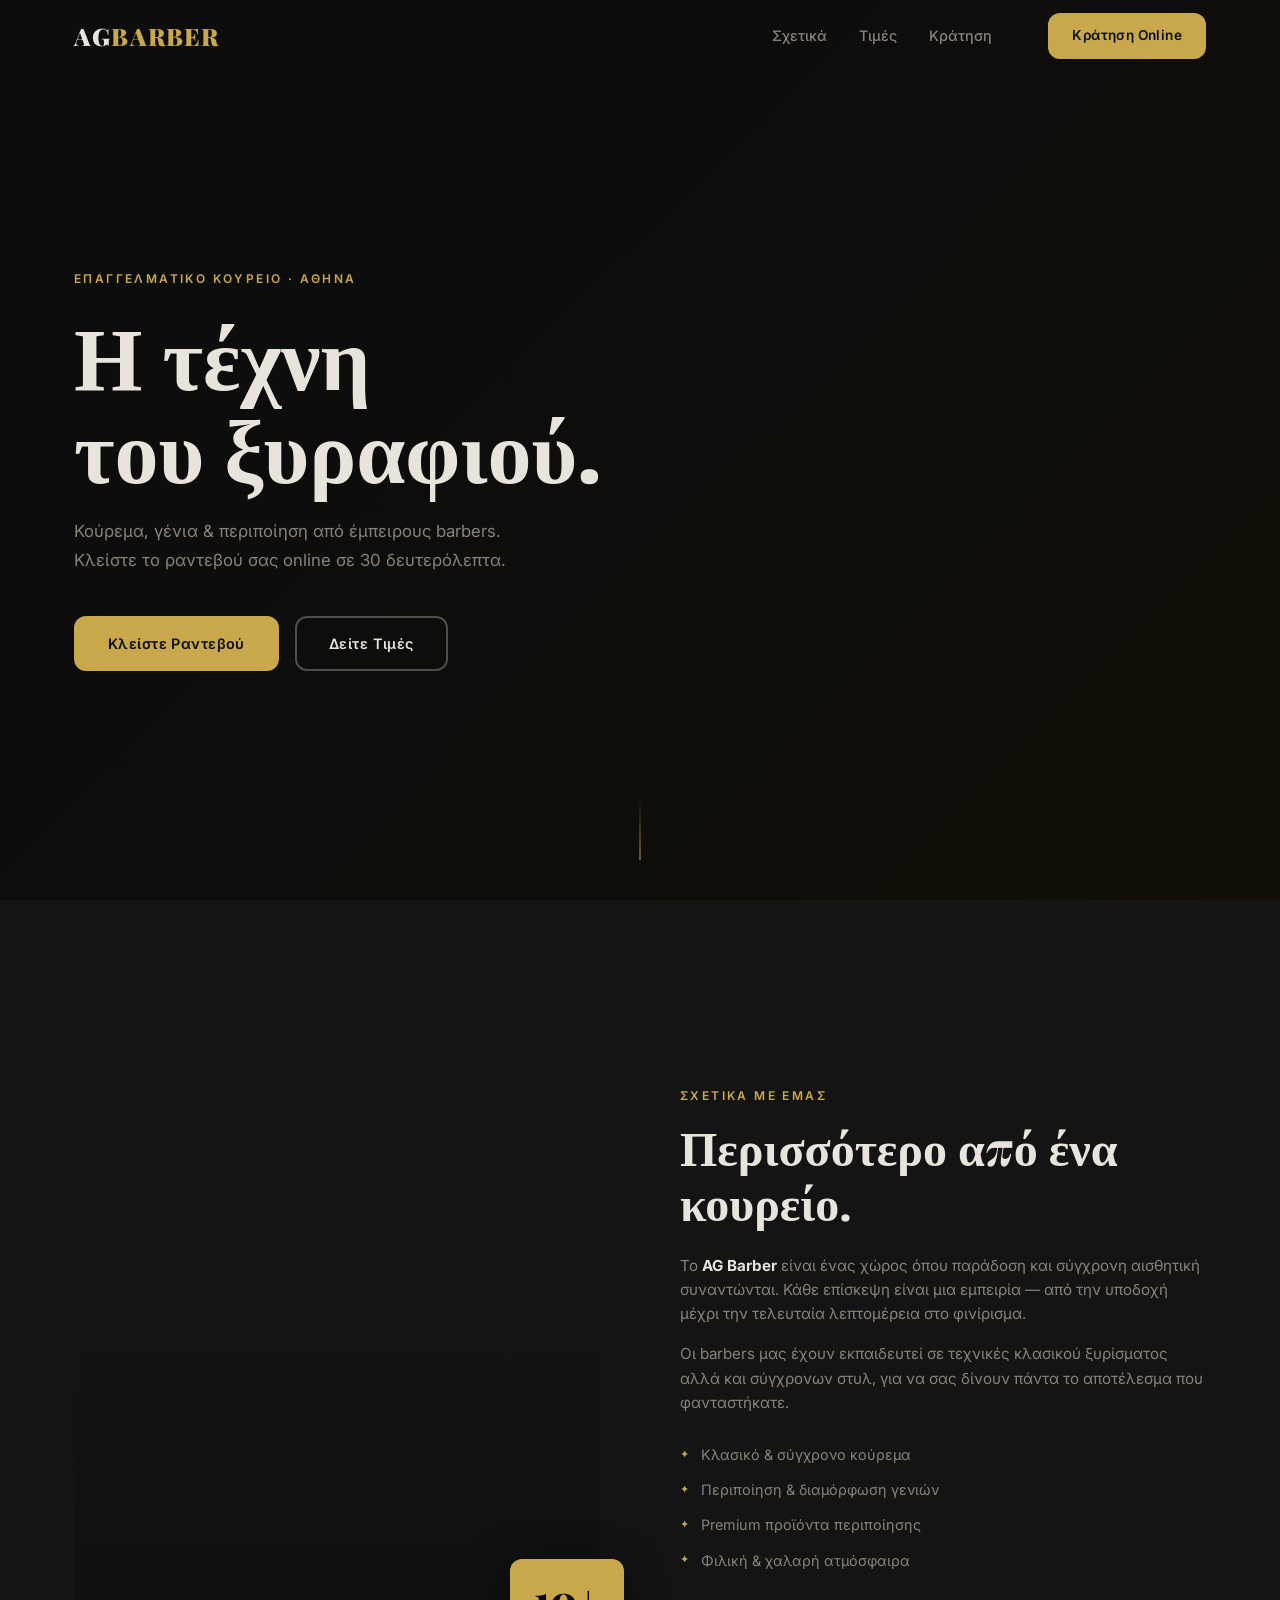
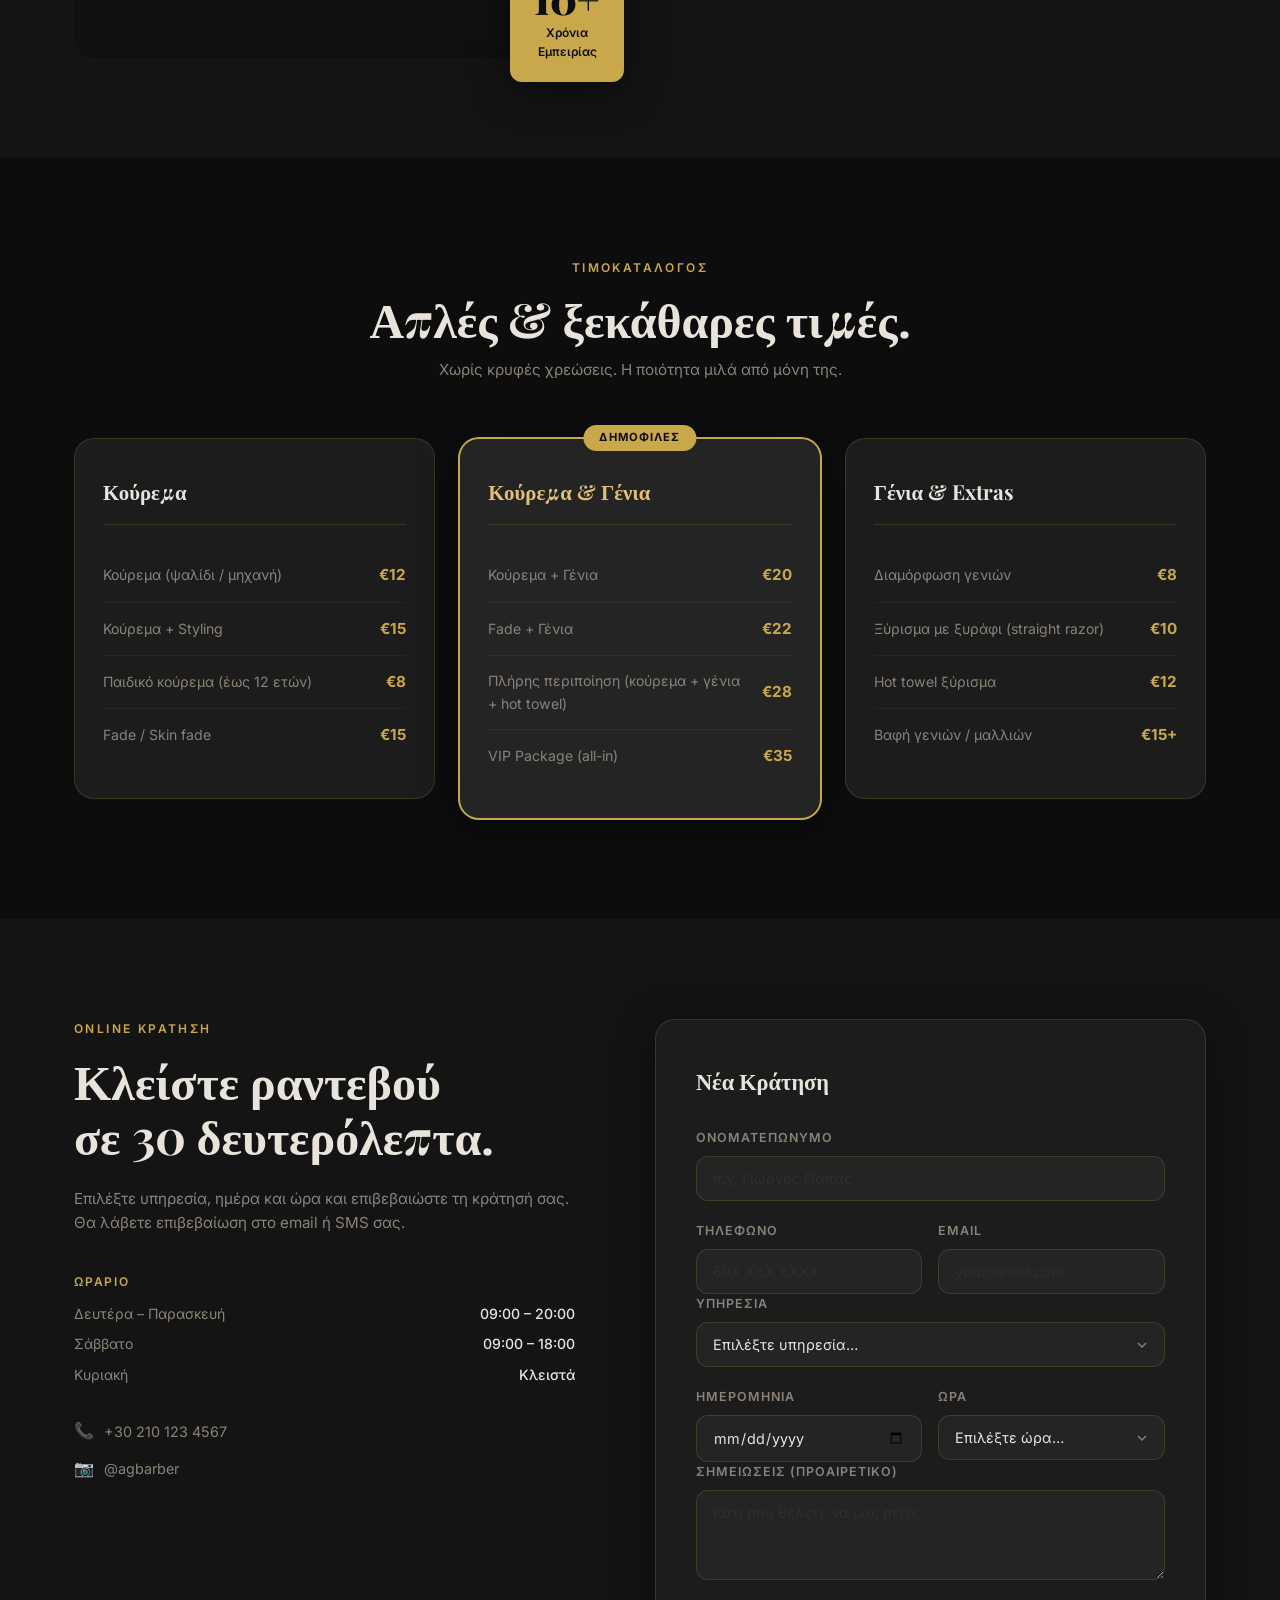
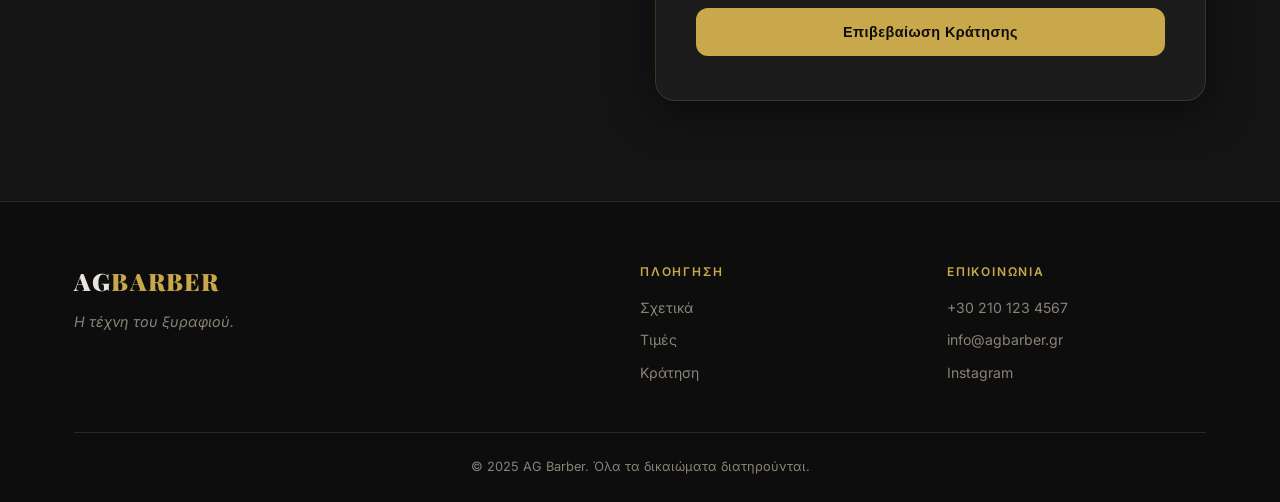
==== index.html @ 4c2c8dfb "Add redesigned site with booking, pricing, and about sections Complete single-page redesign for agba" ====
<!DOCTYPE html>
<html lang="el">
<head>
  <meta charset="UTF-8" />
  <meta name="viewport" content="width=device-width, initial-scale=1.0" />
  <title>AG Barber – Κουρείο Αθήνα</title>
  <meta name="description" content="AG Barber – Επαγγελματικό κουρείο στην Αθήνα. Κράτηση online, τιμοκατάλογος, κούρεμα & περιποίηση γενιών." />
  <link rel="preconnect" href="https://fonts.googleapis.com" />
  <link rel="preconnect" href="https://fonts.gstatic.com" crossorigin />
  <link href="https://fonts.googleapis.com/css2?family=Playfair+Display:wght@700;900&family=Inter:wght@300;400;500;600&display=swap" rel="stylesheet" />
  <link rel="stylesheet" href="style.css" />
</head>
<body>

  <!-- NAV -->
  <nav class="nav" id="nav">
    <div class="nav__inner">
      <a href="#" class="nav__logo">AG<span>BARBER</span></a>
      <ul class="nav__links">
        <li><a href="#about">Σχετικά</a></li>
        <li><a href="#services">Τιμές</a></li>
        <li><a href="#booking">Κράτηση</a></li>
      </ul>
      <a href="#booking" class="btn btn--gold nav__cta">Κράτηση Online</a>
      <button class="nav__burger" id="burger" aria-label="Μενού">
        <span></span><span></span><span></span>
      </button>
    </div>
    <div class="nav__mobile" id="mobileMenu">
      <a href="#about" class="nav__mobile-link">Σχετικά</a>
      <a href="#services" class="nav__mobile-link">Τιμές</a>
      <a href="#booking" class="nav__mobile-link">Κράτηση</a>
    </div>
  </nav>

  <!-- HERO -->
  <section class="hero" id="home">
    <div class="hero__bg"></div>
    <div class="hero__content">
      <p class="hero__eyebrow">Επαγγελματικό Κουρείο · Αθήνα</p>
      <h1 class="hero__title">Η τέχνη<br />του ξυραφιού.</h1>
      <p class="hero__sub">Κούρεμα, γένια & περιποίηση από έμπειρους barbers.<br />Κλείστε το ραντεβού σας online σε 30 δευτερόλεπτα.</p>
      <div class="hero__actions">
        <a href="#booking" class="btn btn--gold">Κλείστε Ραντεβού</a>
        <a href="#services" class="btn btn--outline">Δείτε Τιμές</a>
      </div>
    </div>
    <div class="hero__scroll">
      <span></span>
    </div>
  </section>

  <!-- ABOUT -->
  <section class="about section" id="about">
    <div class="container">
      <div class="about__grid">
        <div class="about__image-wrap">
          <div class="about__image">
            <div class="about__badge">
              <span class="about__badge-num">10+</span>
              <span class="about__badge-txt">Χρόνια<br/>Εμπειρίας</span>
            </div>
          </div>
        </div>
        <div class="about__text">
          <p class="section__label">Σχετικά με εμάς</p>
          <h2 class="section__title">Περισσότερο από ένα κουρείο.</h2>
          <p class="about__body">Το <strong>AG Barber</strong> είναι ένας χώρος όπου παράδοση και σύγχρονη αισθητική συναντώνται. Κάθε επίσκεψη είναι μια εμπειρία — από την υποδοχή μέχρι την τελευταία λεπτομέρεια στο φινίρισμα.</p>
          <p class="about__body">Οι barbers μας έχουν εκπαιδευτεί σε τεχνικές κλασικού ξυρίσματος αλλά και σύγχρονων στυλ, για να σας δίνουν πάντα το αποτέλεσμα που φανταστήκατε.</p>
          <ul class="about__list">
            <li>
              <span class="about__icon">✦</span>
              <span>Κλασικό & σύγχρονο κούρεμα</span>
            </li>
            <li>
              <span class="about__icon">✦</span>
              <span>Περιποίηση & διαμόρφωση γενιών</span>
            </li>
            <li>
              <span class="about__icon">✦</span>
              <span>Premium προϊόντα περιποίησης</span>
            </li>
            <li>
              <span class="about__icon">✦</span>
              <span>Φιλική & χαλαρή ατμόσφαιρα</span>
            </li>
          </ul>
        </div>
      </div>
    </div>
  </section>

  <!-- SERVICES / PRICE TABLE -->
  <section class="services section" id="services">
    <div class="container">
      <p class="section__label center">Τιμοκατάλογος</p>
      <h2 class="section__title center">Απλές & ξεκάθαρες τιμές.</h2>
      <p class="services__sub center">Χωρίς κρυφές χρεώσεις. Η ποιότητα μιλά από μόνη της.</p>

      <div class="services__grid">

        <!-- Card 1 -->
        <div class="service-card">
          <div class="service-card__header">
            <h3 class="service-card__title">Κούρεμα</h3>
          </div>
          <ul class="service-card__items">
            <li class="service-item">
              <span class="service-item__name">Κούρεμα (ψαλίδι / μηχανή)</span>
              <span class="service-item__price">€12</span>
            </li>
            <li class="service-item">
              <span class="service-item__name">Κούρεμα + Styling</span>
              <span class="service-item__price">€15</span>
            </li>
            <li class="service-item">
              <span class="service-item__name">Παιδικό κούρεμα (έως 12 ετών)</span>
              <span class="service-item__price">€8</span>
            </li>
            <li class="service-item">
              <span class="service-item__name">Fade / Skin fade</span>
              <span class="service-item__price">€15</span>
            </li>
          </ul>
        </div>

        <!-- Card 2 -->
        <div class="service-card service-card--featured">
          <div class="service-card__badge">Δημοφιλές</div>
          <div class="service-card__header">
            <h3 class="service-card__title">Κούρεμα & Γένια</h3>
          </div>
          <ul class="service-card__items">
            <li class="service-item">
              <span class="service-item__name">Κούρεμα + Γένια</span>
              <span class="service-item__price">€20</span>
            </li>
            <li class="service-item">
              <span class="service-item__name">Fade + Γένια</span>
              <span class="service-item__price">€22</span>
            </li>
            <li class="service-item">
              <span class="service-item__name">Πλήρης περιποίηση (κούρεμα + γένια + hot towel)</span>
              <span class="service-item__price">€28</span>
            </li>
            <li class="service-item">
              <span class="service-item__name">VIP Package (all-in)</span>
              <span class="service-item__price">€35</span>
            </li>
          </ul>
        </div>

        <!-- Card 3 -->
        <div class="service-card">
          <div class="service-card__header">
            <h3 class="service-card__title">Γένια & Extras</h3>
          </div>
          <ul class="service-card__items">
            <li class="service-item">
              <span class="service-item__name">Διαμόρφωση γενιών</span>
              <span class="service-item__price">€8</span>
            </li>
            <li class="service-item">
              <span class="service-item__name">Ξύρισμα με ξυράφι (straight razor)</span>
              <span class="service-item__price">€10</span>
            </li>
            <li class="service-item">
              <span class="service-item__name">Hot towel ξύρισμα</span>
              <span class="service-item__price">€12</span>
            </li>
            <li class="service-item">
              <span class="service-item__name">Βαφή γενιών / μαλλιών</span>
              <span class="service-item__price">€15+</span>
            </li>
          </ul>
        </div>

      </div>
    </div>
  </section>

  <!-- BOOKING -->
  <section class="booking section" id="booking">
    <div class="container">
      <div class="booking__inner">
        <div class="booking__info">
          <p class="section__label">Online Κράτηση</p>
          <h2 class="section__title">Κλείστε ραντεβού<br/>σε 30 δευτερόλεπτα.</h2>
          <p class="booking__body">Επιλέξτε υπηρεσία, ημέρα και ώρα και επιβεβαιώστε τη κράτησή σας. Θα λάβετε επιβεβαίωση στο email ή SMS σας.</p>
          <div class="booking__hours">
            <p class="booking__hours-title">Ωράριο</p>
            <div class="booking__hours-grid">
              <span>Δευτέρα – Παρασκευή</span><span>09:00 – 20:00</span>
              <span>Σάββατο</span><span>09:00 – 18:00</span>
              <span>Κυριακή</span><span>Κλειστά</span>
            </div>
          </div>
          <div class="booking__contact">
            <a href="tel:+302101234567" class="booking__contact-link">
              <span class="booking__contact-icon">📞</span>
              +30 210 123 4567
            </a>
            <a href="https://instagram.com/agbarber" class="booking__contact-link">
              <span class="booking__contact-icon">📷</span>
              @agbarber
            </a>
          </div>
        </div>

        <div class="booking__form-wrap">
          <form class="booking__form" id="bookingForm" novalidate>
            <h3 class="booking__form-title">Νέα Κράτηση</h3>

            <div class="form__group">
              <label class="form__label" for="name">Ονοματεπώνυμο</label>
              <input class="form__input" type="text" id="name" name="name" placeholder="π.χ. Γιώργος Παπάς" required />
            </div>

            <div class="form__row">
              <div class="form__group">
                <label class="form__label" for="phone">Τηλέφωνο</label>
                <input class="form__input" type="tel" id="phone" name="phone" placeholder="69X XXX XXXX" required />
              </div>
              <div class="form__group">
                <label class="form__label" for="email">Email</label>
                <input class="form__input" type="email" id="email" name="email" placeholder="you@email.com" />
              </div>
            </div>

            <div class="form__group">
              <label class="form__label" for="service">Υπηρεσία</label>
              <select class="form__input form__select" id="service" name="service" required>
                <option value="" disabled selected>Επιλέξτε υπηρεσία…</option>
                <optgroup label="Κούρεμα">
                  <option value="haircut">Κούρεμα (ψαλίδι / μηχανή) – €12</option>
                  <option value="haircut-styling">Κούρεμα + Styling – €15</option>
                  <option value="haircut-kids">Παιδικό κούρεμα – €8</option>
                  <option value="fade">Fade / Skin fade – €15</option>
                </optgroup>
                <optgroup label="Κούρεμα & Γένια">
                  <option value="hair-beard">Κούρεμα + Γένια – €20</option>
                  <option value="fade-beard">Fade + Γένια – €22</option>
                  <option value="full-grooming">Πλήρης περιποίηση – €28</option>
                  <option value="vip">VIP Package – €35</option>
                </optgroup>
                <optgroup label="Γένια & Extras">
                  <option value="beard">Διαμόρφωση γενιών – €8</option>
                  <option value="razor">Ξύρισμα με ξυράφι – €10</option>
                  <option value="hot-towel">Hot towel ξύρισμα – €12</option>
                  <option value="color">Βαφή – €15+</option>
                </optgroup>
              </select>
            </div>

            <div class="form__row">
              <div class="form__group">
                <label class="form__label" for="date">Ημερομηνία</label>
                <input class="form__input" type="date" id="date" name="date" required />
              </div>
              <div class="form__group">
                <label class="form__label" for="time">Ώρα</label>
                <select class="form__input form__select" id="time" name="time" required>
                  <option value="" disabled selected>Επιλέξτε ώρα…</option>
                </select>
              </div>
            </div>

            <div class="form__group">
              <label class="form__label" for="notes">Σημειώσεις (προαιρετικό)</label>
              <textarea class="form__input form__textarea" id="notes" name="notes" placeholder="Κάτι που θέλετε να μας πείτε..."></textarea>
            </div>

            <button type="submit" class="btn btn--gold btn--full">Επιβεβαίωση Κράτησης</button>

            <div class="form__success" id="formSuccess">
              <span>✓</span> Η κράτησή σας καταχωρήθηκε! Θα επικοινωνήσουμε μαζί σας σύντομα.
            </div>
          </form>
        </div>
      </div>
    </div>
  </section>

  <!-- FOOTER -->
  <footer class="footer">
    <div class="container">
      <div class="footer__inner">
        <div class="footer__brand">
          <a href="#" class="nav__logo">AG<span>BARBER</span></a>
          <p class="footer__tagline">Η τέχνη του ξυραφιού.</p>
        </div>
        <div class="footer__links">
          <h4>Πλοήγηση</h4>
          <a href="#about">Σχετικά</a>
          <a href="#services">Τιμές</a>
          <a href="#booking">Κράτηση</a>
        </div>
        <div class="footer__links">
          <h4>Επικοινωνία</h4>
          <a href="tel:+302101234567">+30 210 123 4567</a>
          <a href="mailto:info@agbarber.gr">info@agbarber.gr</a>
          <a href="https://instagram.com/agbarber" target="_blank" rel="noopener">Instagram</a>
        </div>
      </div>
      <div class="footer__bottom">
        <p>© 2025 AG Barber. Όλα τα δικαιώματα διατηρούνται.</p>
      </div>
    </div>
  </footer>

  <script src="main.js"></script>
</body>
</html>
---- style.css ----
/* ─── Reset & Base ─── */
*, *::before, *::after { box-sizing: border-box; margin: 0; padding: 0; }

:root {
  --gold: #c9a84c;
  --gold-light: #e2bf76;
  --gold-dark: #a8872e;
  --dark: #0d0d0d;
  --dark-2: #141414;
  --dark-3: #1c1c1c;
  --dark-4: #242424;
  --mid: #2e2e2e;
  --text: #e8e4dc;
  --text-muted: #8a8278;
  --border: rgba(201,168,76,.18);
  --radius: 12px;
  --radius-lg: 20px;
  --transition: .3s cubic-bezier(.4,0,.2,1);
  --shadow: 0 8px 40px rgba(0,0,0,.5);
}

html { scroll-behavior: smooth; }

body {
  font-family: 'Inter', sans-serif;
  background: var(--dark);
  color: var(--text);
  line-height: 1.6;
  -webkit-font-smoothing: antialiased;
}

/* ─── Utility ─── */
.container { max-width: 1180px; margin: 0 auto; padding: 0 24px; }

.section { padding: 100px 0; }

.section__label {
  font-size: .75rem;
  font-weight: 600;
  letter-spacing: .2em;
  text-transform: uppercase;
  color: var(--gold);
  margin-bottom: 14px;
}

.section__title {
  font-family: 'Playfair Display', serif;
  font-size: clamp(2rem, 4vw, 3rem);
  font-weight: 700;
  line-height: 1.15;
  color: var(--text);
  margin-bottom: 24px;
}

.center { text-align: center; }

/* ─── Buttons ─── */
.btn {
  display: inline-flex;
  align-items: center;
  justify-content: center;
  gap: 8px;
  padding: 14px 32px;
  border-radius: var(--radius);
  font-size: .9rem;
  font-weight: 600;
  letter-spacing: .03em;
  cursor: pointer;
  text-decoration: none;
  border: 2px solid transparent;
  transition: var(--transition);
}

.btn--gold {
  background: var(--gold);
  color: var(--dark);
  border-color: var(--gold);
}
.btn--gold:hover {
  background: var(--gold-light);
  border-color: var(--gold-light);
  transform: translateY(-2px);
  box-shadow: 0 8px 24px rgba(201,168,76,.3);
}

.btn--outline {
  background: transparent;
  color: var(--text);
  border-color: rgba(232,228,220,.3);
}
.btn--outline:hover {
  border-color: var(--gold);
  color: var(--gold);
  transform: translateY(-2px);
}

.btn--full { width: 100%; }

/* ─── Nav ─── */
.nav {
  position: fixed;
  top: 0; left: 0; right: 0;
  z-index: 1000;
  transition: background var(--transition), box-shadow var(--transition);
}

.nav.scrolled {
  background: rgba(13,13,13,.95);
  backdrop-filter: blur(12px);
  box-shadow: 0 1px 0 var(--border);
}

.nav__inner {
  max-width: 1180px;
  margin: 0 auto;
  padding: 0 24px;
  height: 72px;
  display: flex;
  align-items: center;
  gap: 40px;
}

.nav__logo {
  font-family: 'Playfair Display', serif;
  font-size: 1.5rem;
  font-weight: 900;
  color: var(--text);
  text-decoration: none;
  letter-spacing: .05em;
  flex-shrink: 0;
}
.nav__logo span { color: var(--gold); }

.nav__links {
  display: flex;
  gap: 32px;
  list-style: none;
  margin-left: auto;
}

.nav__links a {
  color: var(--text-muted);
  text-decoration: none;
  font-size: .9rem;
  font-weight: 500;
  transition: color var(--transition);
}
.nav__links a:hover { color: var(--gold); }

.nav__cta { margin-left: 16px; padding: 10px 22px; font-size: .85rem; }

.nav__burger {
  display: none;
  flex-direction: column;
  gap: 5px;
  background: none;
  border: none;
  cursor: pointer;
  padding: 4px;
  margin-left: auto;
}
.nav__burger span {
  display: block;
  width: 24px;
  height: 2px;
  background: var(--text);
  border-radius: 2px;
  transition: var(--transition);
}

.nav__mobile {
  display: none;
  flex-direction: column;
  background: rgba(13,13,13,.97);
  backdrop-filter: blur(16px);
  padding: 16px 24px 24px;
  border-top: 1px solid var(--border);
}
.nav__mobile.open { display: flex; }
.nav__mobile-link {
  color: var(--text-muted);
  text-decoration: none;
  font-size: 1rem;
  font-weight: 500;
  padding: 12px 0;
  border-bottom: 1px solid var(--border);
  transition: color var(--transition);
}
.nav__mobile-link:hover { color: var(--gold); }

/* ─── Hero ─── */
.hero {
  position: relative;
  min-height: 100vh;
  display: flex;
  align-items: center;
  overflow: hidden;
}

.hero__bg {
  position: absolute;
  inset: 0;
  background:
    linear-gradient(135deg, rgba(13,13,13,.95) 40%, rgba(20,15,5,.8) 100%),
    url('https://images.unsplash.com/photo-1503951914875-452162b0f3f1?w=1600&q=80&auto=format') center/cover no-repeat;
}

.hero__content {
  position: relative;
  z-index: 1;
  max-width: 1180px;
  margin: 0 auto;
  padding: 120px 24px 80px;
  max-width: 680px;
  margin: 0 auto 0 max(24px, calc(50vw - 590px));
}

.hero__eyebrow {
  font-size: .75rem;
  font-weight: 600;
  letter-spacing: .2em;
  text-transform: uppercase;
  color: var(--gold);
  margin-bottom: 20px;
}

.hero__title {
  font-family: 'Playfair Display', serif;
  font-size: clamp(3rem, 7vw, 5.5rem);
  font-weight: 900;
  line-height: 1.05;
  color: var(--text);
  margin-bottom: 24px;
}

.hero__sub {
  font-size: 1.05rem;
  color: var(--text-muted);
  line-height: 1.75;
  margin-bottom: 40px;
  max-width: 480px;
}

.hero__actions { display: flex; gap: 16px; flex-wrap: wrap; }

.hero__scroll {
  position: absolute;
  bottom: 40px;
  left: 50%;
  transform: translateX(-50%);
  z-index: 1;
}
.hero__scroll span {
  display: block;
  width: 1px;
  height: 60px;
  background: linear-gradient(to bottom, transparent, var(--gold));
  margin: 0 auto;
  animation: scrollLine 1.8s ease-in-out infinite;
}
@keyframes scrollLine {
  0% { opacity: 0; transform: scaleY(0); transform-origin: top; }
  50% { opacity: 1; transform: scaleY(1); transform-origin: top; }
  100% { opacity: 0; transform: scaleY(1); transform-origin: bottom; }
}

/* ─── About ─── */
.about { background: var(--dark-2); }

.about__grid {
  display: grid;
  grid-template-columns: 1fr 1fr;
  gap: 80px;
  align-items: center;
}

.about__image-wrap { position: relative; }

.about__image {
  aspect-ratio: 4/5;
  border-radius: var(--radius-lg);
  background:
    linear-gradient(180deg, rgba(13,13,13,0) 40%, rgba(13,13,13,.6) 100%),
    url('https://images.unsplash.com/photo-1621605815971-fbc98d665033?w=900&q=80&auto=format') center/cover no-repeat;
  position: relative;
}

.about__badge {
  position: absolute;
  bottom: -24px;
  right: -24px;
  background: var(--gold);
  color: var(--dark);
  border-radius: var(--radius);
  padding: 20px 24px;
  display: flex;
  flex-direction: column;
  align-items: center;
  box-shadow: var(--shadow);
}
.about__badge-num {
  font-family: 'Playfair Display', serif;
  font-size: 2.5rem;
  font-weight: 900;
  line-height: 1;
}
.about__badge-txt {
  font-size: .75rem;
  font-weight: 600;
  text-align: center;
  margin-top: 4px;
}

.about__body {
  color: var(--text-muted);
  margin-bottom: 16px;
  font-size: .95rem;
}
.about__body strong { color: var(--text); }

.about__list {
  list-style: none;
  margin-top: 28px;
  display: flex;
  flex-direction: column;
  gap: 12px;
}
.about__list li {
  display: flex;
  align-items: center;
  gap: 12px;
  font-size: .9rem;
  color: var(--text-muted);
}
.about__icon { color: var(--gold); font-size: .7rem; flex-shrink: 0; }

/* ─── Services / Price Table ─── */
.services { background: var(--dark); }

.services__sub {
  color: var(--text-muted);
  font-size: .95rem;
  margin-bottom: 56px;
  margin-top: -12px;
}

.services__grid {
  display: grid;
  grid-template-columns: repeat(3, 1fr);
  gap: 24px;
  align-items: start;
}

.service-card {
  background: var(--dark-3);
  border: 1px solid var(--border);
  border-radius: var(--radius-lg);
  padding: 36px 28px;
  position: relative;
  transition: border-color var(--transition), transform var(--transition);
}
.service-card:hover {
  border-color: rgba(201,168,76,.4);
  transform: translateY(-4px);
}

.service-card--featured {
  background: var(--dark-4);
  border-color: var(--gold);
  box-shadow: 0 0 0 1px var(--gold), var(--shadow);
}

.service-card__badge {
  position: absolute;
  top: -14px;
  left: 50%;
  transform: translateX(-50%);
  background: var(--gold);
  color: var(--dark);
  font-size: .7rem;
  font-weight: 700;
  letter-spacing: .1em;
  text-transform: uppercase;
  padding: 4px 16px;
  border-radius: 100px;
}

.service-card__title {
  font-family: 'Playfair Display', serif;
  font-size: 1.3rem;
  font-weight: 700;
  color: var(--text);
  margin-bottom: 24px;
  padding-bottom: 16px;
  border-bottom: 1px solid var(--border);
}

.service-card--featured .service-card__title { color: var(--gold-light); }

.service-card__items { list-style: none; display: flex; flex-direction: column; gap: 0; }

.service-item {
  display: flex;
  align-items: center;
  justify-content: space-between;
  gap: 12px;
  padding: 14px 0;
  border-bottom: 1px solid rgba(255,255,255,.04);
  font-size: .88rem;
}
.service-item:last-child { border-bottom: none; }

.service-item__name { color: var(--text-muted); flex: 1; }
.service-item__price {
  font-weight: 700;
  color: var(--gold);
  white-space: nowrap;
  font-size: .95rem;
}

/* ─── Booking ─── */
.booking { background: var(--dark-2); }

.booking__inner {
  display: grid;
  grid-template-columns: 1fr 1.1fr;
  gap: 80px;
  align-items: start;
}

.booking__body {
  color: var(--text-muted);
  font-size: .95rem;
  margin-bottom: 36px;
}

.booking__hours { margin-bottom: 32px; }
.booking__hours-title {
  font-size: .75rem;
  font-weight: 600;
  letter-spacing: .15em;
  text-transform: uppercase;
  color: var(--gold);
  margin-bottom: 12px;
}
.booking__hours-grid {
  display: grid;
  grid-template-columns: 1fr auto;
  gap: 8px 24px;
  font-size: .88rem;
}
.booking__hours-grid span:nth-child(odd) { color: var(--text-muted); }
.booking__hours-grid span:nth-child(even) { color: var(--text); font-weight: 500; text-align: right; }

.booking__contact { display: flex; flex-direction: column; gap: 12px; }
.booking__contact-link {
  display: flex;
  align-items: center;
  gap: 10px;
  color: var(--text-muted);
  text-decoration: none;
  font-size: .9rem;
  transition: color var(--transition);
}
.booking__contact-link:hover { color: var(--gold); }
.booking__contact-icon { font-size: 1rem; }

.booking__form-wrap {
  background: var(--dark-3);
  border: 1px solid var(--border);
  border-radius: var(--radius-lg);
  padding: 44px 40px;
  box-shadow: var(--shadow);
}

.booking__form-title {
  font-family: 'Playfair Display', serif;
  font-size: 1.4rem;
  font-weight: 700;
  color: var(--text);
  margin-bottom: 28px;
}

.form__group { margin-bottom: 20px; }

.form__label {
  display: block;
  font-size: .78rem;
  font-weight: 600;
  letter-spacing: .08em;
  text-transform: uppercase;
  color: var(--text-muted);
  margin-bottom: 8px;
}

.form__input {
  width: 100%;
  background: var(--dark-4);
  border: 1px solid var(--border);
  border-radius: var(--radius);
  padding: 13px 16px;
  font-size: .9rem;
  color: var(--text);
  font-family: 'Inter', sans-serif;
  outline: none;
  transition: border-color var(--transition), box-shadow var(--transition);
  -webkit-appearance: none;
  appearance: none;
}
.form__input:focus {
  border-color: var(--gold);
  box-shadow: 0 0 0 3px rgba(201,168,76,.12);
}
.form__input::placeholder { color: var(--mid); }

.form__select {
  background-image: url("data:image/svg+xml,%3Csvg xmlns='http://www.w3.org/2000/svg' width='16' height='16' viewBox='0 0 24 24' fill='none' stroke='%238a8278' stroke-width='2'%3E%3Cpath d='m6 9 6 6 6-6'/%3E%3C/svg%3E");
  background-repeat: no-repeat;
  background-position: right 14px center;
  padding-right: 40px;
  cursor: pointer;
}
.form__select option, .form__select optgroup { background: var(--dark-4); color: var(--text); }

.form__textarea { resize: vertical; min-height: 90px; }

.form__row {
  display: grid;
  grid-template-columns: 1fr 1fr;
  gap: 16px;
}
.form__row .form__group { margin-bottom: 0; }

.form__success {
  display: none;
  margin-top: 20px;
  background: rgba(201,168,76,.12);
  border: 1px solid rgba(201,168,76,.3);
  border-radius: var(--radius);
  padding: 16px;
  color: var(--gold-light);
  font-size: .9rem;
  font-weight: 500;
  text-align: center;
}
.form__success.visible { display: block; }
.form__success span { margin-right: 6px; }

/* ─── Footer ─── */
.footer {
  background: var(--dark);
  border-top: 1px solid var(--border);
  padding: 60px 0 0;
}

.footer__inner {
  display: grid;
  grid-template-columns: 2fr 1fr 1fr;
  gap: 48px;
  padding-bottom: 48px;
  border-bottom: 1px solid var(--border);
}

.footer__tagline {
  color: var(--text-muted);
  font-size: .9rem;
  margin-top: 10px;
  font-style: italic;
}

.footer__links {
  display: flex;
  flex-direction: column;
  gap: 10px;
}
.footer__links h4 {
  font-size: .75rem;
  font-weight: 600;
  letter-spacing: .15em;
  text-transform: uppercase;
  color: var(--gold);
  margin-bottom: 6px;
}
.footer__links a {
  color: var(--text-muted);
  text-decoration: none;
  font-size: .88rem;
  transition: color var(--transition);
}
.footer__links a:hover { color: var(--text); }

.footer__bottom {
  padding: 24px 0;
  text-align: center;
}
.footer__bottom p {
  font-size: .8rem;
  color: var(--text-muted);
}

/* ─── Responsive ─── */
@media (max-width: 1024px) {
  .about__grid { grid-template-columns: 1fr; gap: 48px; }
  .about__image { aspect-ratio: 16/9; }
  .about__badge { bottom: 16px; right: 16px; }
  .services__grid { grid-template-columns: 1fr; max-width: 500px; margin: 0 auto; }
  .booking__inner { grid-template-columns: 1fr; gap: 48px; }
  .footer__inner { grid-template-columns: 1fr 1fr; }
}

@media (max-width: 768px) {
  .section { padding: 72px 0; }
  .nav__links, .nav__cta { display: none; }
  .nav__burger { display: flex; }
  .hero__title { font-size: clamp(2.4rem, 8vw, 4rem); }
  .hero__actions { flex-direction: column; align-items: flex-start; }
  .form__row { grid-template-columns: 1fr; }
  .booking__form-wrap { padding: 28px 20px; }
  .footer__inner { grid-template-columns: 1fr; gap: 32px; }
}

@media (max-width: 480px) {
  .hero__content { padding: 100px 24px 60px; }
}
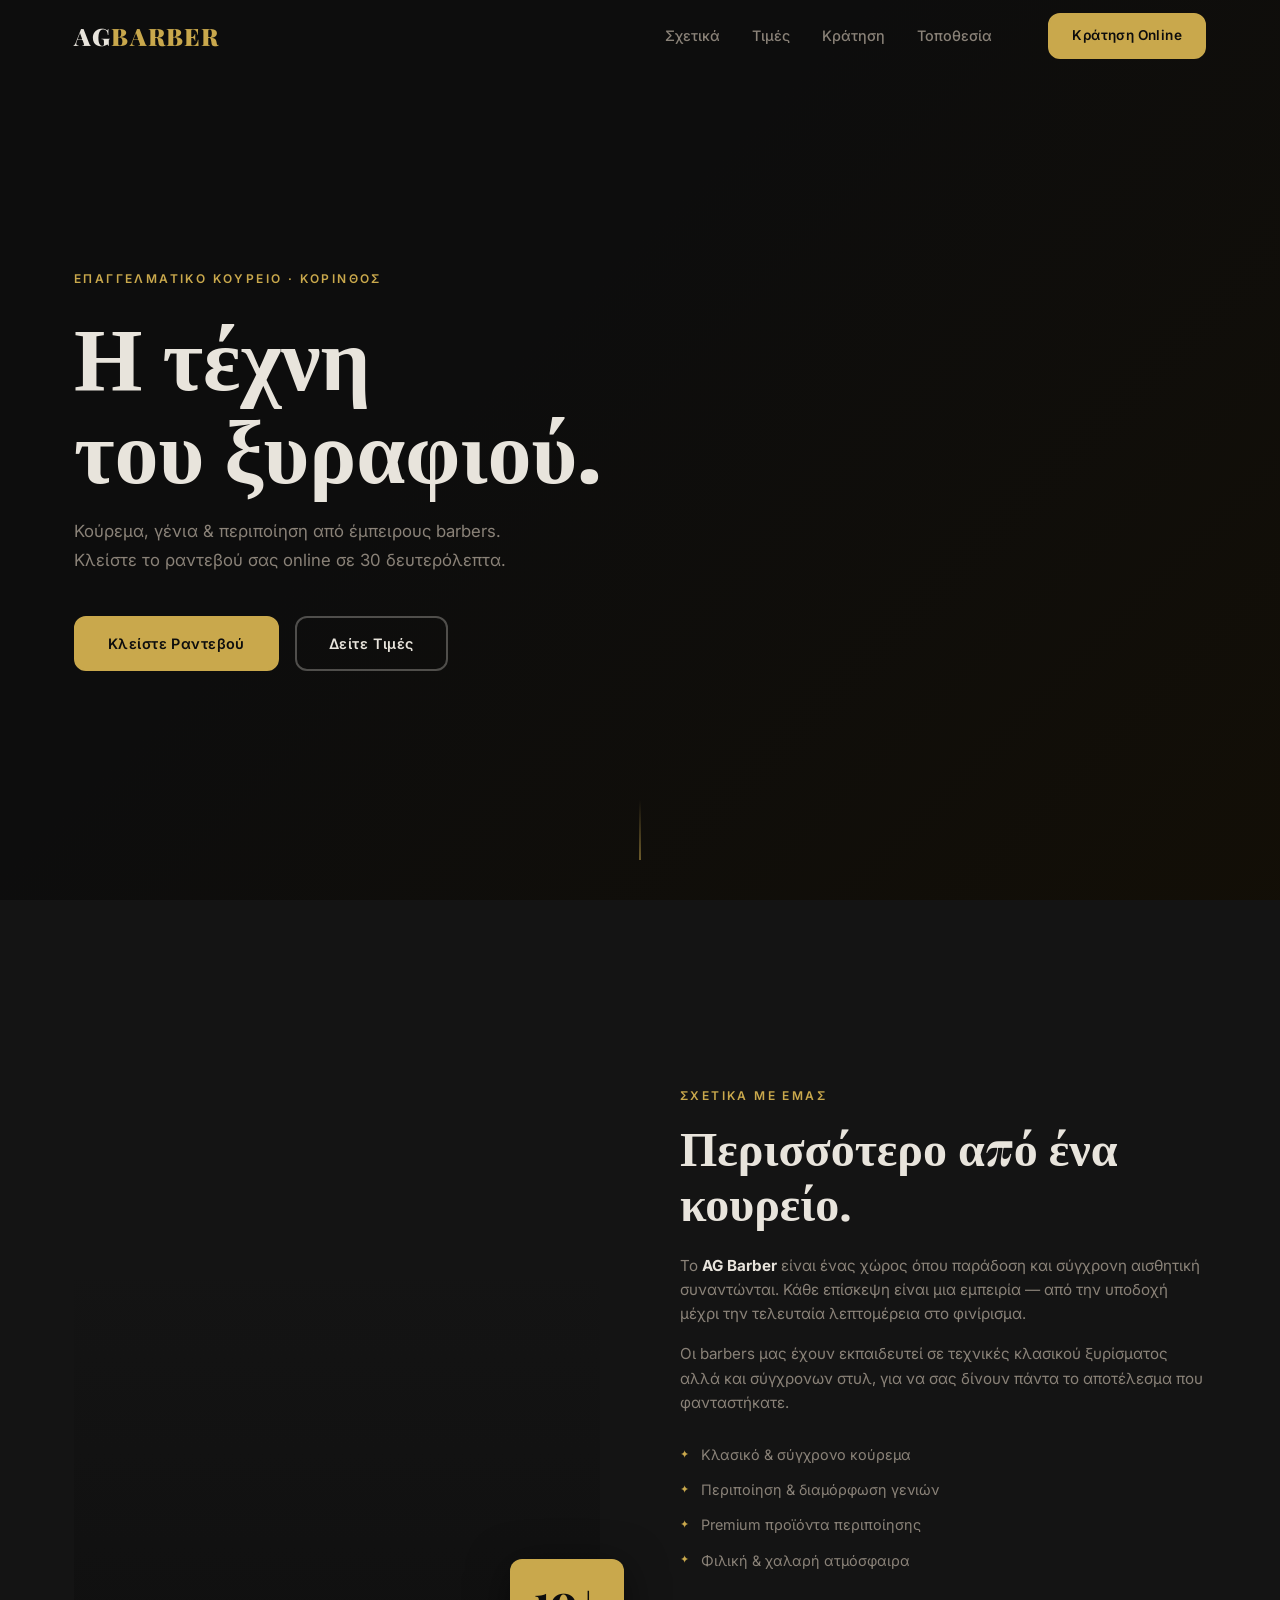
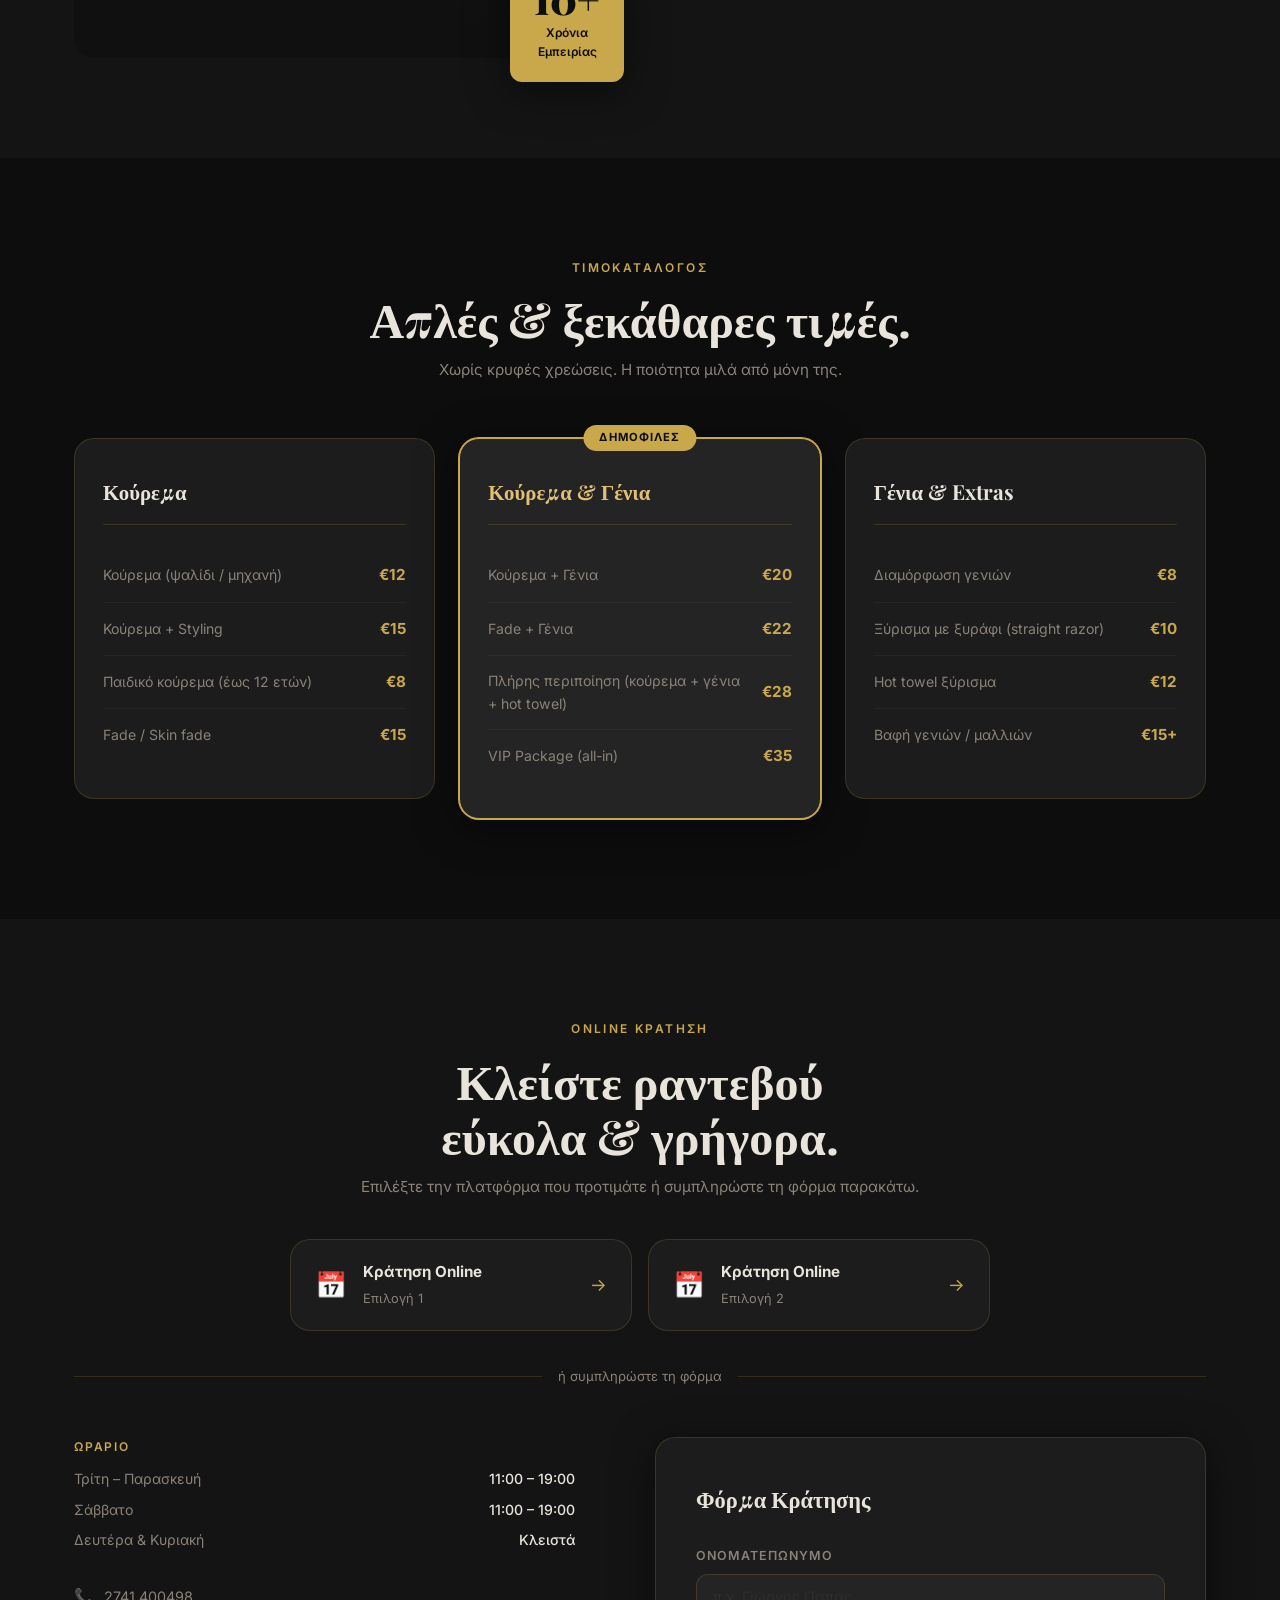
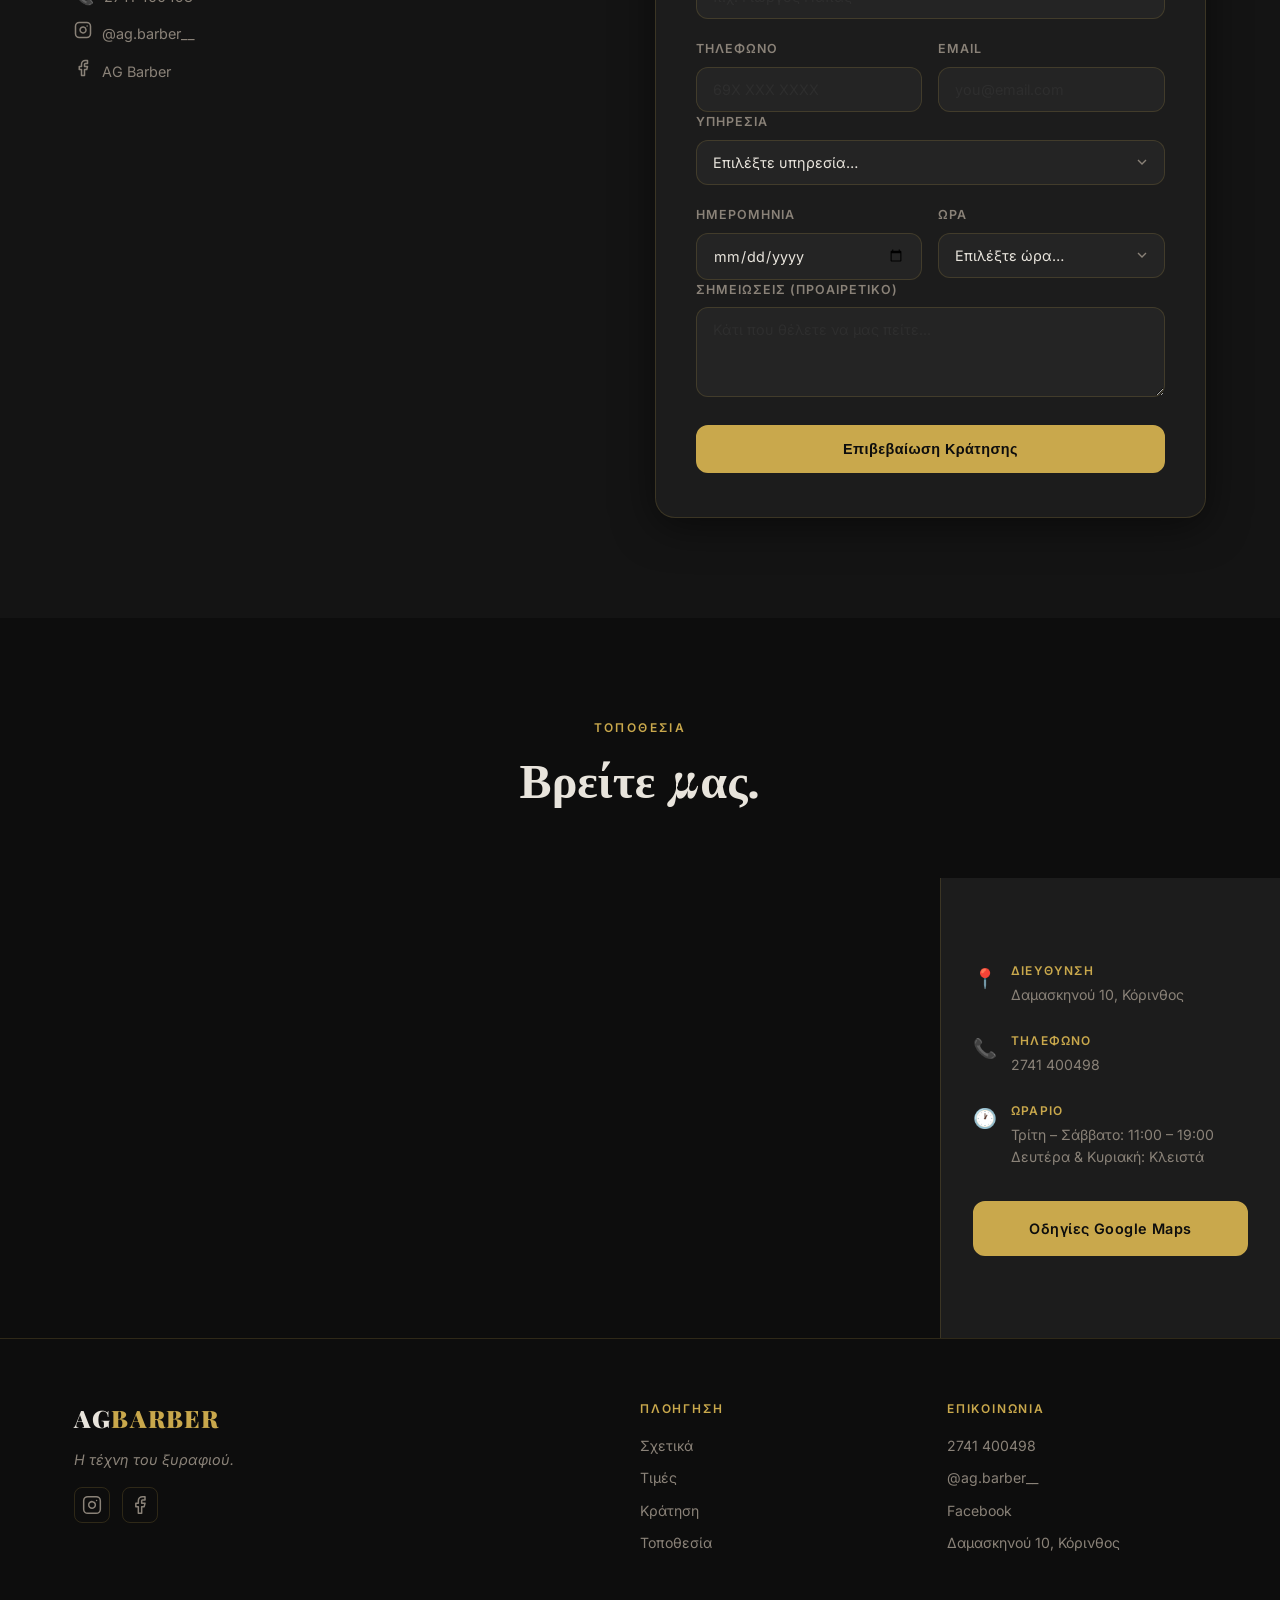
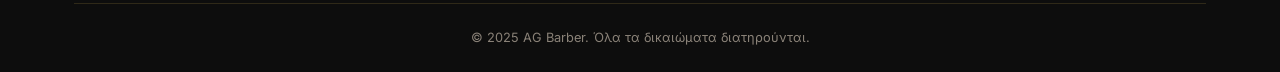
==== commit 2b6bde63: "Update site with real business info, location map, and booking platforms - Address: Δαμασκηνού 10, Κ" ====
--- a/index.html
+++ b/index.html
@@ -3,8 +3,8 @@
 <head>
   <meta charset="UTF-8" />
   <meta name="viewport" content="width=device-width, initial-scale=1.0" />
-  <title>AG Barber – Κουρείο Αθήνα</title>
-  <meta name="description" content="AG Barber – Επαγγελματικό κουρείο στην Αθήνα. Κράτηση online, τιμοκατάλογος, κούρεμα & περιποίηση γενιών." />
+  <title>AG Barber – Κουρείο Κόρινθος</title>
+  <meta name="description" content="AG Barber – Επαγγελματικό κουρείο στην Κόρινθο. Δαμασκηνού 10. Κράτηση online, τιμοκατάλογος, κούρεμα & περιποίηση γενιών." />
   <link rel="preconnect" href="https://fonts.googleapis.com" />
   <link rel="preconnect" href="https://fonts.gstatic.com" crossorigin />
   <link href="https://fonts.googleapis.com/css2?family=Playfair+Display:wght@700;900&family=Inter:wght@300;400;500;600&display=swap" rel="stylesheet" />
@@ -20,6 +20,7 @@
         <li><a href="#about">Σχετικά</a></li>
         <li><a href="#services">Τιμές</a></li>
         <li><a href="#booking">Κράτηση</a></li>
+        <li><a href="#location">Τοποθεσία</a></li>
       </ul>
       <a href="#booking" class="btn btn--gold nav__cta">Κράτηση Online</a>
       <button class="nav__burger" id="burger" aria-label="Μενού">
@@ -30,6 +31,7 @@
       <a href="#about" class="nav__mobile-link">Σχετικά</a>
       <a href="#services" class="nav__mobile-link">Τιμές</a>
       <a href="#booking" class="nav__mobile-link">Κράτηση</a>
+      <a href="#location" class="nav__mobile-link">Τοποθεσία</a>
     </div>
   </nav>
 
@@ -37,7 +39,7 @@
   <section class="hero" id="home">
     <div class="hero__bg"></div>
     <div class="hero__content">
-      <p class="hero__eyebrow">Επαγγελματικό Κουρείο · Αθήνα</p>
+      <p class="hero__eyebrow">Επαγγελματικό Κουρείο · Κόρινθος</p>
       <h1 class="hero__title">Η τέχνη<br />του ξυραφιού.</h1>
       <p class="hero__sub">Κούρεμα, γένια & περιποίηση από έμπειρους barbers.<br />Κλείστε το ραντεβού σας online σε 30 δευτερόλεπτα.</p>
       <div class="hero__actions">
@@ -45,9 +47,7 @@
         <a href="#services" class="btn btn--outline">Δείτε Τιμές</a>
       </div>
     </div>
-    <div class="hero__scroll">
-      <span></span>
-    </div>
+    <div class="hero__scroll"><span></span></div>
   </section>
 
   <!-- ABOUT -->
@@ -68,22 +68,10 @@
           <p class="about__body">Το <strong>AG Barber</strong> είναι ένας χώρος όπου παράδοση και σύγχρονη αισθητική συναντώνται. Κάθε επίσκεψη είναι μια εμπειρία — από την υποδοχή μέχρι την τελευταία λεπτομέρεια στο φινίρισμα.</p>
           <p class="about__body">Οι barbers μας έχουν εκπαιδευτεί σε τεχνικές κλασικού ξυρίσματος αλλά και σύγχρονων στυλ, για να σας δίνουν πάντα το αποτέλεσμα που φανταστήκατε.</p>
           <ul class="about__list">
-            <li>
-              <span class="about__icon">✦</span>
-              <span>Κλασικό & σύγχρονο κούρεμα</span>
-            </li>
-            <li>
-              <span class="about__icon">✦</span>
-              <span>Περιποίηση & διαμόρφωση γενιών</span>
-            </li>
-            <li>
-              <span class="about__icon">✦</span>
-              <span>Premium προϊόντα περιποίησης</span>
-            </li>
-            <li>
-              <span class="about__icon">✦</span>
-              <span>Φιλική & χαλαρή ατμόσφαιρα</span>
-            </li>
+            <li><span class="about__icon">✦</span><span>Κλασικό & σύγχρονο κούρεμα</span></li>
+            <li><span class="about__icon">✦</span><span>Περιποίηση & διαμόρφωση γενιών</span></li>
+            <li><span class="about__icon">✦</span><span>Premium προϊόντα περιποίησης</span></li>
+            <li><span class="about__icon">✦</span><span>Φιλική & χαλαρή ατμόσφαιρα</span></li>
           </ul>
         </div>
       </div>
@@ -99,7 +87,6 @@
 
       <div class="services__grid">
 
-        <!-- Card 1 -->
         <div class="service-card">
           <div class="service-card__header">
             <h3 class="service-card__title">Κούρεμα</h3>
@@ -124,7 +111,6 @@
           </ul>
         </div>
 
-        <!-- Card 2 -->
         <div class="service-card service-card--featured">
           <div class="service-card__badge">Δημοφιλές</div>
           <div class="service-card__header">
@@ -150,7 +136,6 @@
           </ul>
         </div>
 
-        <!-- Card 3 -->
         <div class="service-card">
           <div class="service-card__header">
             <h3 class="service-card__title">Γένια & Extras</h3>
@@ -182,34 +167,65 @@
   <!-- BOOKING -->
   <section class="booking section" id="booking">
     <div class="container">
+      <p class="section__label center">Online Κράτηση</p>
+      <h2 class="section__title center">Κλείστε ραντεβού<br/>εύκολα & γρήγορα.</h2>
+      <p class="booking__intro center">Επιλέξτε την πλατφόρμα που προτιμάτε ή συμπληρώστε τη φόρμα παρακάτω.</p>
+
+      <!-- TWO BOOKING PLATFORM BUTTONS -->
+      <div class="booking__platforms">
+        <a href="https://agbarber.gr/online-booking/" target="_blank" rel="noopener" class="platform-card">
+          <span class="platform-card__icon">📅</span>
+          <div class="platform-card__text">
+            <strong>Κράτηση Online</strong>
+            <span>Επιλογή 1</span>
+          </div>
+          <span class="platform-card__arrow">→</span>
+        </a>
+        <a href="https://agbarber.gr/online-booking/" target="_blank" rel="noopener" class="platform-card">
+          <span class="platform-card__icon">📅</span>
+          <div class="platform-card__text">
+            <strong>Κράτηση Online</strong>
+            <span>Επιλογή 2</span>
+          </div>
+          <span class="platform-card__arrow">→</span>
+        </a>
+      </div>
+
+      <div class="booking__divider"><span>ή συμπληρώστε τη φόρμα</span></div>
+
       <div class="booking__inner">
         <div class="booking__info">
-          <p class="section__label">Online Κράτηση</p>
-          <h2 class="section__title">Κλείστε ραντεβού<br/>σε 30 δευτερόλεπτα.</h2>
-          <p class="booking__body">Επιλέξτε υπηρεσία, ημέρα και ώρα και επιβεβαιώστε τη κράτησή σας. Θα λάβετε επιβεβαίωση στο email ή SMS σας.</p>
           <div class="booking__hours">
             <p class="booking__hours-title">Ωράριο</p>
             <div class="booking__hours-grid">
-              <span>Δευτέρα – Παρασκευή</span><span>09:00 – 20:00</span>
-              <span>Σάββατο</span><span>09:00 – 18:00</span>
-              <span>Κυριακή</span><span>Κλειστά</span>
+              <span>Τρίτη – Παρασκευή</span><span>11:00 – 19:00</span>
+              <span>Σάββατο</span><span>11:00 – 19:00</span>
+              <span>Δευτέρα & Κυριακή</span><span>Κλειστά</span>
             </div>
           </div>
           <div class="booking__contact">
-            <a href="tel:+302101234567" class="booking__contact-link">
+            <a href="tel:+302741400498" class="booking__contact-link">
               <span class="booking__contact-icon">📞</span>
-              +30 210 123 4567
-            </a>
-            <a href="https://instagram.com/agbarber" class="booking__contact-link">
-              <span class="booking__contact-icon">📷</span>
-              @agbarber
+              2741 400498
+            </a>
+            <a href="https://www.instagram.com/ag.barber__/" target="_blank" rel="noopener" class="booking__contact-link">
+              <span class="booking__contact-icon">
+                <svg width="18" height="18" viewBox="0 0 24 24" fill="none" stroke="currentColor" stroke-width="2" stroke-linecap="round" stroke-linejoin="round"><rect x="2" y="2" width="20" height="20" rx="5"/><path d="M16 11.37A4 4 0 1 1 12.63 8 4 4 0 0 1 16 11.37z"/><line x1="17.5" y1="6.5" x2="17.51" y2="6.5"/></svg>
+              </span>
+              @ag.barber__
+            </a>
+            <a href="https://www.facebook.com/profile.php?id=100063350192812" target="_blank" rel="noopener" class="booking__contact-link">
+              <span class="booking__contact-icon">
+                <svg width="18" height="18" viewBox="0 0 24 24" fill="none" stroke="currentColor" stroke-width="2" stroke-linecap="round" stroke-linejoin="round"><path d="M18 2h-3a5 5 0 0 0-5 5v3H7v4h3v8h4v-8h3l1-4h-4V7a1 1 0 0 1 1-1h3z"/></svg>
+              </span>
+              AG Barber
             </a>
           </div>
         </div>
 
         <div class="booking__form-wrap">
           <form class="booking__form" id="bookingForm" novalidate>
-            <h3 class="booking__form-title">Νέα Κράτηση</h3>
+            <h3 class="booking__form-title">Φόρμα Κράτησης</h3>
 
             <div class="form__group">
               <label class="form__label" for="name">Ονοματεπώνυμο</label>
@@ -281,6 +297,55 @@
     </div>
   </section>
 
+  <!-- LOCATION -->
+  <section class="location section" id="location">
+    <div class="container">
+      <p class="section__label center">Τοποθεσία</p>
+      <h2 class="section__title center">Βρείτε μας.</h2>
+    </div>
+    <div class="location__map-wrap">
+      <iframe
+        class="location__map"
+        src="https://maps.google.com/maps?q=Δαμασκηνού+10,+Κόρινθος,+Greece&z=16&output=embed"
+        allowfullscreen
+        loading="lazy"
+        referrerpolicy="no-referrer-when-downgrade"
+        title="AG Barber – Δαμασκηνού 10, Κόρινθος"
+      ></iframe>
+      <div class="location__card">
+        <div class="location__card-row">
+          <span class="location__card-icon">📍</span>
+          <div>
+            <strong>Διεύθυνση</strong>
+            <p>Δαμασκηνού 10, Κόρινθος</p>
+          </div>
+        </div>
+        <div class="location__card-row">
+          <span class="location__card-icon">📞</span>
+          <div>
+            <strong>Τηλέφωνο</strong>
+            <p><a href="tel:+302741400498">2741 400498</a></p>
+          </div>
+        </div>
+        <div class="location__card-row">
+          <span class="location__card-icon">🕐</span>
+          <div>
+            <strong>Ωράριο</strong>
+            <p>Τρίτη – Σάββατο: 11:00 – 19:00</p>
+            <p>Δευτέρα & Κυριακή: Κλειστά</p>
+          </div>
+        </div>
+        <a
+          href="https://www.google.com/maps/dir/?api=1&destination=Δαμασκηνού+10,+Κόρινθος,+Greece"
+          target="_blank"
+          rel="noopener"
+          class="btn btn--gold btn--full"
+          style="margin-top:8px"
+        >Οδηγίες Google Maps</a>
+      </div>
+    </div>
+  </section>
+
   <!-- FOOTER -->
   <footer class="footer">
     <div class="container">
@@ -288,18 +353,28 @@
         <div class="footer__brand">
           <a href="#" class="nav__logo">AG<span>BARBER</span></a>
           <p class="footer__tagline">Η τέχνη του ξυραφιού.</p>
+          <div class="footer__social">
+            <a href="https://www.instagram.com/ag.barber__/" target="_blank" rel="noopener" aria-label="Instagram">
+              <svg width="20" height="20" viewBox="0 0 24 24" fill="none" stroke="currentColor" stroke-width="1.8" stroke-linecap="round" stroke-linejoin="round"><rect x="2" y="2" width="20" height="20" rx="5"/><path d="M16 11.37A4 4 0 1 1 12.63 8 4 4 0 0 1 16 11.37z"/><line x1="17.5" y1="6.5" x2="17.51" y2="6.5"/></svg>
+            </a>
+            <a href="https://www.facebook.com/profile.php?id=100063350192812" target="_blank" rel="noopener" aria-label="Facebook">
+              <svg width="20" height="20" viewBox="0 0 24 24" fill="none" stroke="currentColor" stroke-width="1.8" stroke-linecap="round" stroke-linejoin="round"><path d="M18 2h-3a5 5 0 0 0-5 5v3H7v4h3v8h4v-8h3l1-4h-4V7a1 1 0 0 1 1-1h3z"/></svg>
+            </a>
+          </div>
         </div>
         <div class="footer__links">
           <h4>Πλοήγηση</h4>
           <a href="#about">Σχετικά</a>
           <a href="#services">Τιμές</a>
           <a href="#booking">Κράτηση</a>
+          <a href="#location">Τοποθεσία</a>
         </div>
         <div class="footer__links">
           <h4>Επικοινωνία</h4>
-          <a href="tel:+302101234567">+30 210 123 4567</a>
-          <a href="mailto:info@agbarber.gr">info@agbarber.gr</a>
-          <a href="https://instagram.com/agbarber" target="_blank" rel="noopener">Instagram</a>
+          <a href="tel:+302741400498">2741 400498</a>
+          <a href="https://www.instagram.com/ag.barber__/" target="_blank" rel="noopener">@ag.barber__</a>
+          <a href="https://www.facebook.com/profile.php?id=100063350192812" target="_blank" rel="noopener">Facebook</a>
+          <span class="footer__address">Δαμασκηνού 10, Κόρινθος</span>
         </div>
       </div>
       <div class="footer__bottom">
--- a/style.css
+++ b/style.css
@@ -421,17 +421,70 @@
 /* ─── Booking ─── */
 .booking { background: var(--dark-2); }
 
+.booking__intro {
+  color: var(--text-muted);
+  font-size: .95rem;
+  margin-bottom: 40px;
+  margin-top: -12px;
+}
+
+/* Platform buttons */
+.booking__platforms {
+  display: grid;
+  grid-template-columns: 1fr 1fr;
+  gap: 16px;
+  max-width: 700px;
+  margin: 0 auto 32px;
+}
+
+.platform-card {
+  display: flex;
+  align-items: center;
+  gap: 16px;
+  background: var(--dark-3);
+  border: 1px solid var(--border);
+  border-radius: var(--radius-lg);
+  padding: 20px 24px;
+  text-decoration: none;
+  transition: border-color var(--transition), transform var(--transition), box-shadow var(--transition);
+}
+.platform-card:hover {
+  border-color: var(--gold);
+  transform: translateY(-3px);
+  box-shadow: 0 8px 28px rgba(201,168,76,.15);
+}
+.platform-card__icon { font-size: 1.6rem; flex-shrink: 0; }
+.platform-card__text { flex: 1; }
+.platform-card__text strong { display: block; color: var(--text); font-size: .95rem; }
+.platform-card__text span { color: var(--text-muted); font-size: .8rem; }
+.platform-card__arrow { color: var(--gold); font-size: 1.1rem; flex-shrink: 0; }
+
+.booking__divider {
+  text-align: center;
+  position: relative;
+  margin: 0 0 48px;
+}
+.booking__divider::before {
+  content: '';
+  position: absolute;
+  top: 50%;
+  left: 0; right: 0;
+  height: 1px;
+  background: var(--border);
+}
+.booking__divider span {
+  position: relative;
+  background: var(--dark-2);
+  padding: 0 16px;
+  color: var(--text-muted);
+  font-size: .82rem;
+}
+
 .booking__inner {
   display: grid;
   grid-template-columns: 1fr 1.1fr;
   gap: 80px;
   align-items: start;
-}
-
-.booking__body {
-  color: var(--text-muted);
-  font-size: .95rem;
-  margin-bottom: 36px;
 }
 
 .booking__hours { margin-bottom: 32px; }
@@ -546,6 +599,67 @@
 .form__success.visible { display: block; }
 .form__success span { margin-right: 6px; }
 
+/* ─── Location ─── */
+.location { background: var(--dark); padding-bottom: 0; }
+.location .container { padding-bottom: 48px; }
+
+.location__map-wrap {
+  position: relative;
+  display: grid;
+  grid-template-columns: 1fr 340px;
+  height: 460px;
+}
+
+.location__map {
+  width: 100%;
+  height: 100%;
+  border: none;
+  display: block;
+  filter: grayscale(30%) contrast(1.05);
+}
+
+.location__card {
+  background: var(--dark-3);
+  border-left: 1px solid var(--border);
+  padding: 36px 32px;
+  display: flex;
+  flex-direction: column;
+  gap: 24px;
+  justify-content: center;
+}
+
+.location__card-row {
+  display: flex;
+  gap: 14px;
+  align-items: flex-start;
+}
+.location__card-icon { font-size: 1.2rem; flex-shrink: 0; margin-top: 2px; }
+.location__card-row strong { display: block; color: var(--gold); font-size: .75rem; font-weight: 600; letter-spacing: .1em; text-transform: uppercase; margin-bottom: 4px; }
+.location__card-row p { color: var(--text-muted); font-size: .88rem; line-height: 1.6; }
+.location__card-row a { color: var(--text-muted); text-decoration: none; transition: color var(--transition); }
+.location__card-row a:hover { color: var(--gold); }
+
+/* ─── Footer social ─── */
+.footer__social {
+  display: flex;
+  gap: 12px;
+  margin-top: 16px;
+}
+.footer__social a {
+  display: flex;
+  align-items: center;
+  justify-content: center;
+  width: 36px;
+  height: 36px;
+  border: 1px solid var(--border);
+  border-radius: 8px;
+  color: var(--text-muted);
+  transition: border-color var(--transition), color var(--transition);
+}
+.footer__social a:hover { border-color: var(--gold); color: var(--gold); }
+
+.footer__address { color: var(--text-muted); font-size: .88rem; }
+
 /* ─── Footer ─── */
 .footer {
   background: var(--dark);
@@ -605,6 +719,9 @@
   .about__badge { bottom: 16px; right: 16px; }
   .services__grid { grid-template-columns: 1fr; max-width: 500px; margin: 0 auto; }
   .booking__inner { grid-template-columns: 1fr; gap: 48px; }
+  .location__map-wrap { grid-template-columns: 1fr; height: auto; }
+  .location__map { height: 360px; }
+  .location__card { border-left: none; border-top: 1px solid var(--border); }
   .footer__inner { grid-template-columns: 1fr 1fr; }
 }
 
@@ -614,8 +731,10 @@
   .nav__burger { display: flex; }
   .hero__title { font-size: clamp(2.4rem, 8vw, 4rem); }
   .hero__actions { flex-direction: column; align-items: flex-start; }
+  .booking__platforms { grid-template-columns: 1fr; max-width: 400px; }
   .form__row { grid-template-columns: 1fr; }
   .booking__form-wrap { padding: 28px 20px; }
+  .location__map { height: 280px; }
   .footer__inner { grid-template-columns: 1fr; gap: 32px; }
 }
 
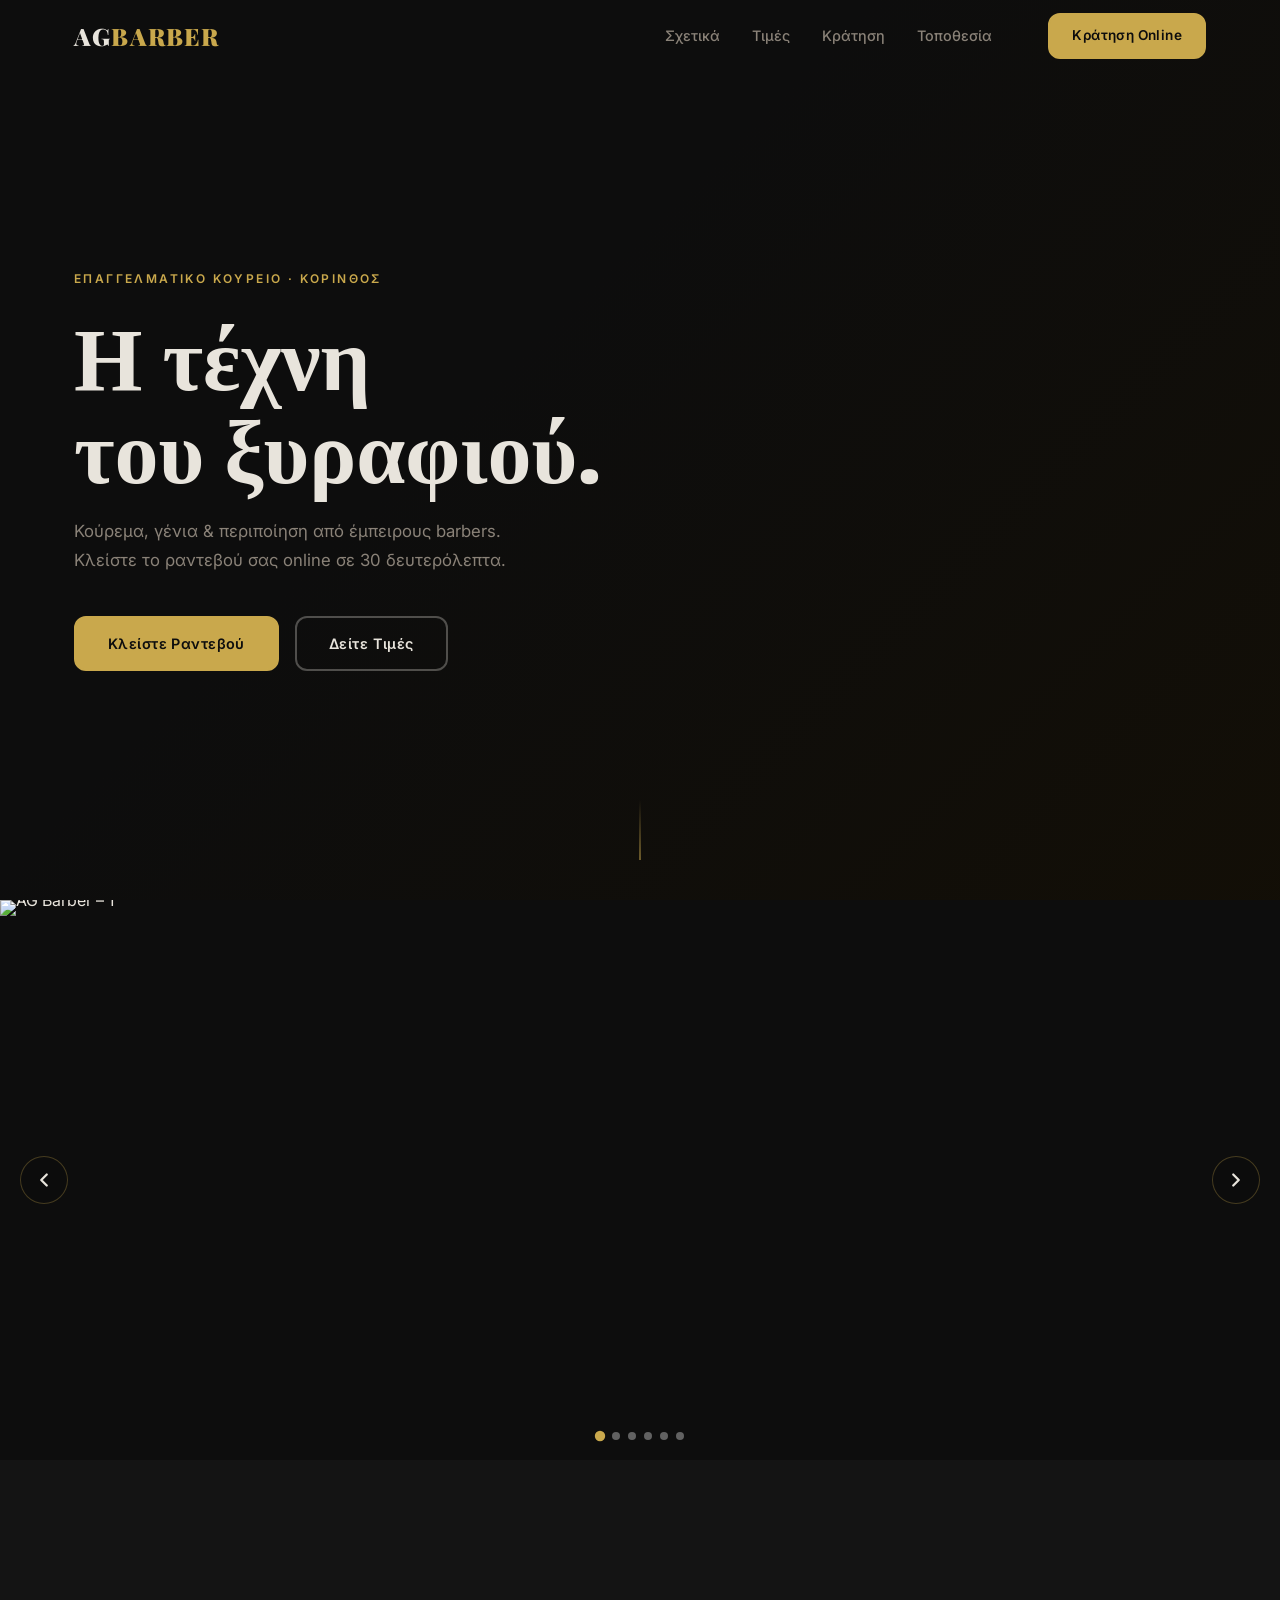
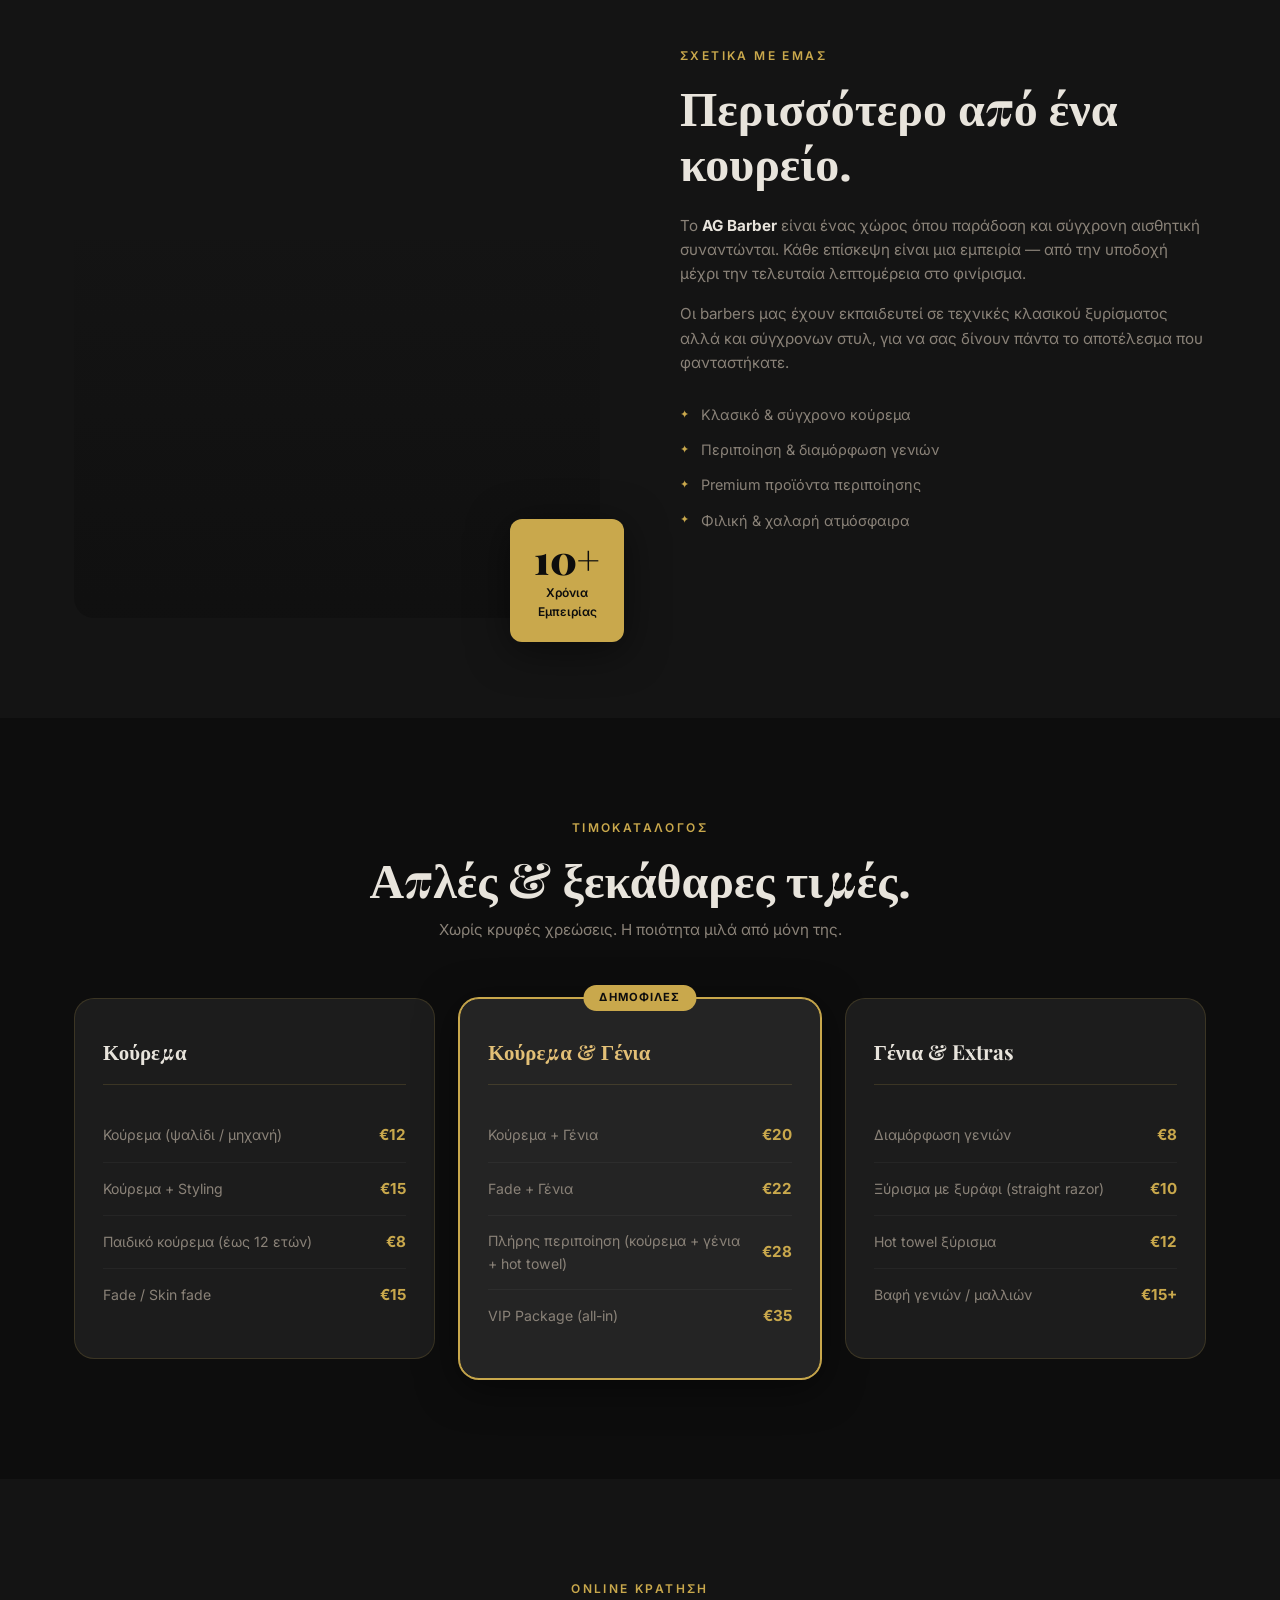
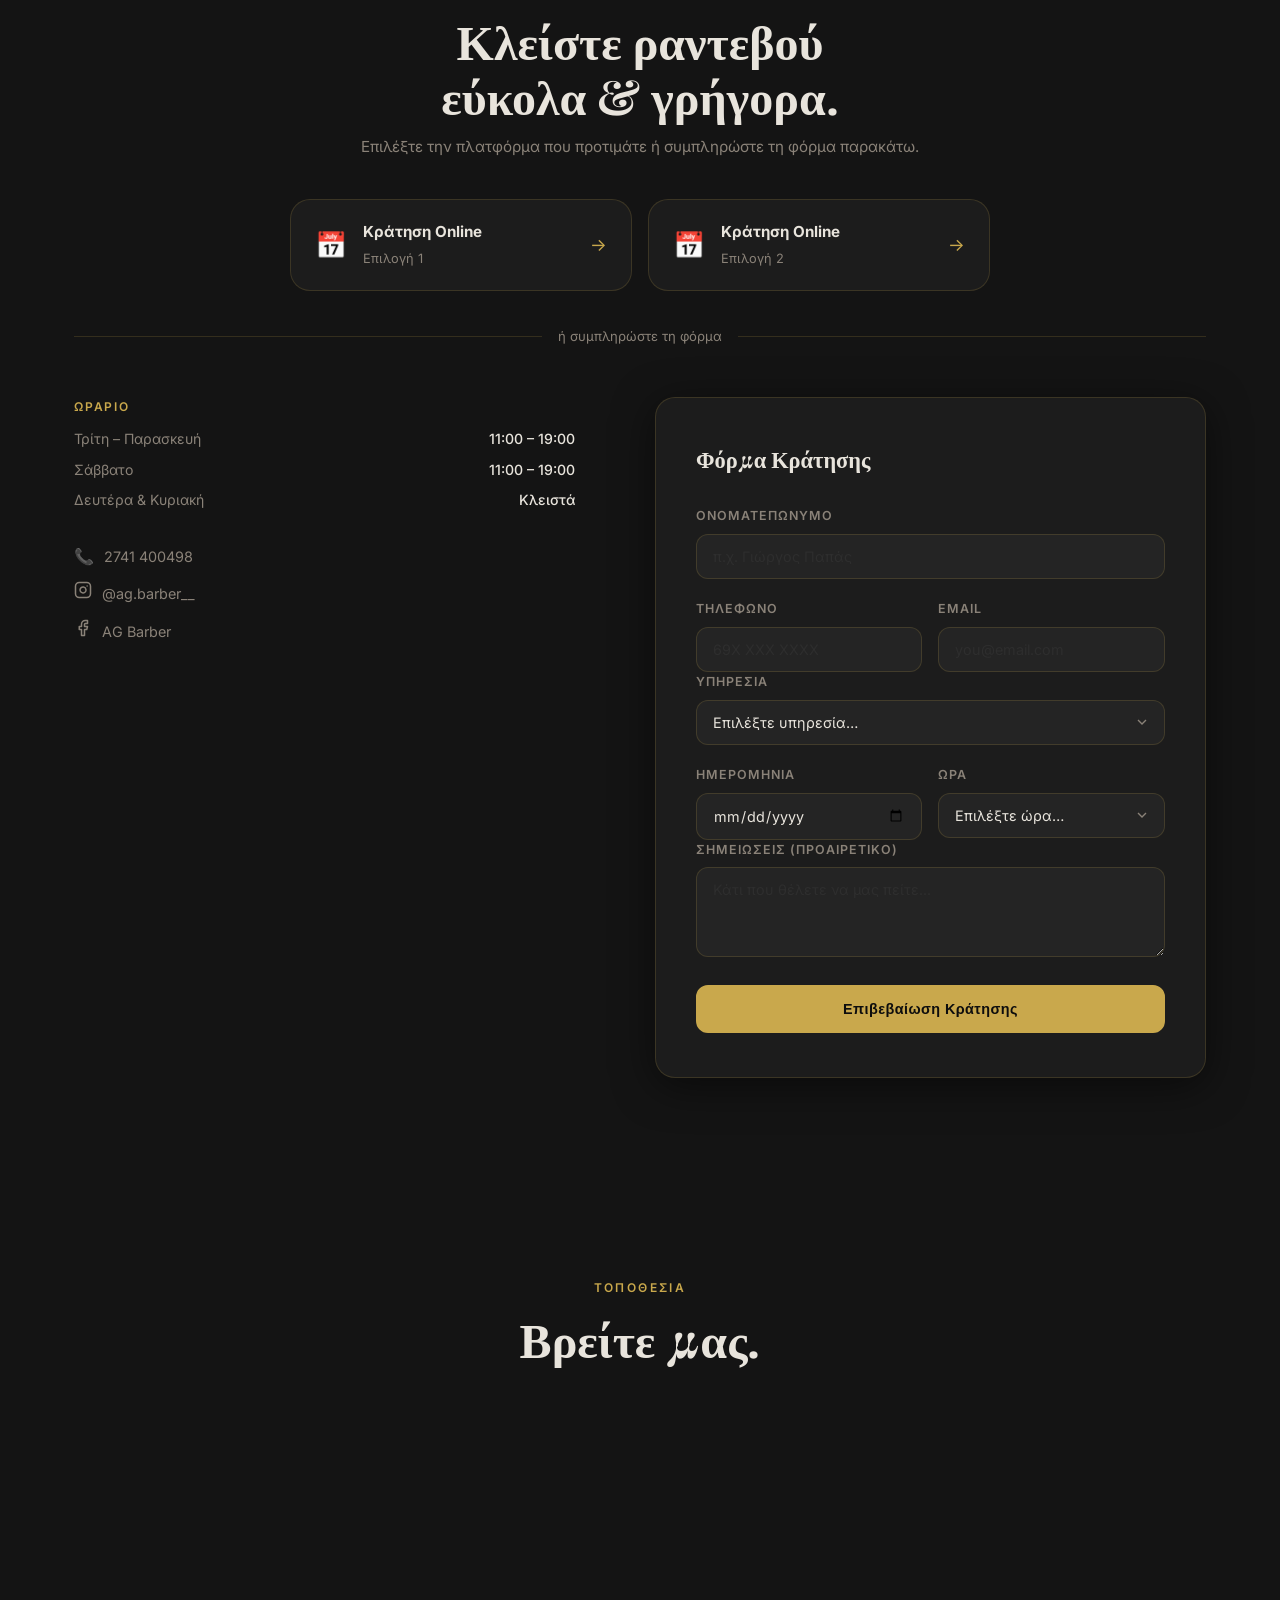
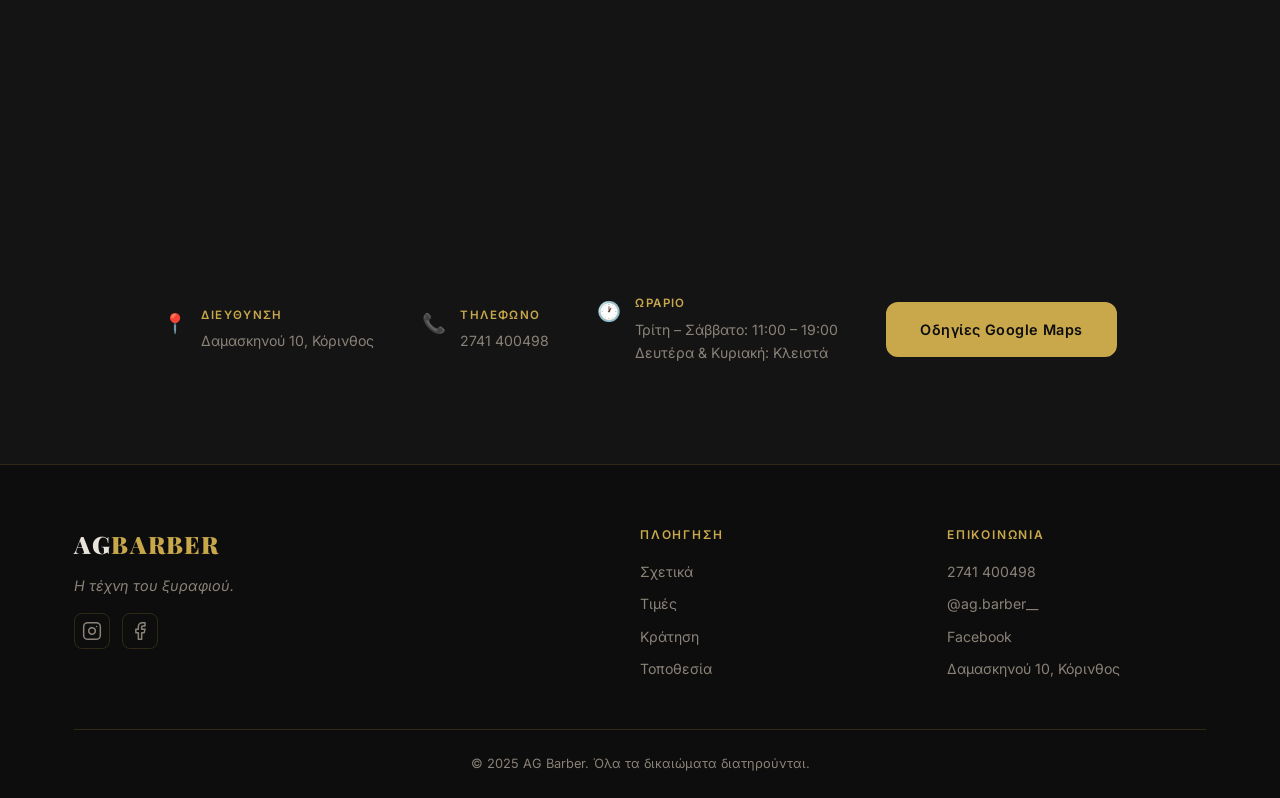
==== commit 57b10b3a: "Add photo slider with real images and center full-width map - Gallery slider below hero with all 6 r" ====
--- a/index.html
+++ b/index.html
@@ -48,6 +48,48 @@
       </div>
     </div>
     <div class="hero__scroll"><span></span></div>
+  </section>
+
+  <!-- GALLERY SLIDER -->
+  <section class="gallery" id="gallery">
+    <div class="slider" id="slider">
+      <div class="slider__track" id="sliderTrack">
+        <div class="slider__slide">
+          <img src="https://agbarber.gr/wp-content/uploads/2021/09/IMG_8053.jpeg" alt="AG Barber – 1" loading="lazy" />
+        </div>
+        <div class="slider__slide">
+          <img src="https://agbarber.gr/wp-content/uploads/2021/09/IMG_7584.jpg" alt="AG Barber – 2" loading="lazy" />
+        </div>
+        <div class="slider__slide">
+          <img src="https://agbarber.gr/wp-content/uploads/2021/09/IMG_6877.jpg" alt="AG Barber – 3" loading="lazy" />
+        </div>
+        <div class="slider__slide">
+          <img src="https://agbarber.gr/wp-content/uploads/2020/11/IMG_6874.jpeg" alt="AG Barber – 4" loading="lazy" />
+        </div>
+        <div class="slider__slide">
+          <img src="https://agbarber.gr/wp-content/uploads/2020/11/IMG_5731.jpeg" alt="AG Barber – 5" loading="lazy" />
+        </div>
+        <div class="slider__slide">
+          <img src="https://agbarber.gr/wp-content/uploads/2021/09/IMG_7776-scaled.jpg" alt="AG Barber – 6" loading="lazy" />
+        </div>
+      </div>
+
+      <button class="slider__btn slider__btn--prev" id="sliderPrev" aria-label="Προηγούμενο">
+        <svg width="22" height="22" viewBox="0 0 24 24" fill="none" stroke="currentColor" stroke-width="2.5" stroke-linecap="round" stroke-linejoin="round"><polyline points="15 18 9 12 15 6"/></svg>
+      </button>
+      <button class="slider__btn slider__btn--next" id="sliderNext" aria-label="Επόμενο">
+        <svg width="22" height="22" viewBox="0 0 24 24" fill="none" stroke="currentColor" stroke-width="2.5" stroke-linecap="round" stroke-linejoin="round"><polyline points="9 18 15 12 9 6"/></svg>
+      </button>
+
+      <div class="slider__dots" id="sliderDots">
+        <button class="slider__dot active" data-index="0" aria-label="Φωτογραφία 1"></button>
+        <button class="slider__dot" data-index="1" aria-label="Φωτογραφία 2"></button>
+        <button class="slider__dot" data-index="2" aria-label="Φωτογραφία 3"></button>
+        <button class="slider__dot" data-index="3" aria-label="Φωτογραφία 4"></button>
+        <button class="slider__dot" data-index="4" aria-label="Φωτογραφία 5"></button>
+        <button class="slider__dot" data-index="5" aria-label="Φωτογραφία 6"></button>
+      </div>
+    </div>
   </section>
 
   <!-- ABOUT -->
@@ -303,32 +345,34 @@
       <p class="section__label center">Τοποθεσία</p>
       <h2 class="section__title center">Βρείτε μας.</h2>
     </div>
-    <div class="location__map-wrap">
-      <iframe
-        class="location__map"
-        src="https://maps.google.com/maps?q=Δαμασκηνού+10,+Κόρινθος,+Greece&z=16&output=embed"
-        allowfullscreen
-        loading="lazy"
-        referrerpolicy="no-referrer-when-downgrade"
-        title="AG Barber – Δαμασκηνού 10, Κόρινθος"
-      ></iframe>
-      <div class="location__card">
-        <div class="location__card-row">
-          <span class="location__card-icon">📍</span>
+
+    <iframe
+      class="location__map"
+      src="https://maps.google.com/maps?q=Δαμασκηνού+10,+Κόρινθος,+Greece&z=16&output=embed"
+      allowfullscreen
+      loading="lazy"
+      referrerpolicy="no-referrer-when-downgrade"
+      title="AG Barber – Δαμασκηνού 10, Κόρινθος"
+    ></iframe>
+
+    <div class="container">
+      <div class="location__info">
+        <div class="location__info-item">
+          <span class="location__info-icon">📍</span>
           <div>
             <strong>Διεύθυνση</strong>
             <p>Δαμασκηνού 10, Κόρινθος</p>
           </div>
         </div>
-        <div class="location__card-row">
-          <span class="location__card-icon">📞</span>
+        <div class="location__info-item">
+          <span class="location__info-icon">📞</span>
           <div>
             <strong>Τηλέφωνο</strong>
             <p><a href="tel:+302741400498">2741 400498</a></p>
           </div>
         </div>
-        <div class="location__card-row">
-          <span class="location__card-icon">🕐</span>
+        <div class="location__info-item">
+          <span class="location__info-icon">🕐</span>
           <div>
             <strong>Ωράριο</strong>
             <p>Τρίτη – Σάββατο: 11:00 – 19:00</p>
@@ -339,8 +383,7 @@
           href="https://www.google.com/maps/dir/?api=1&destination=Δαμασκηνού+10,+Κόρινθος,+Greece"
           target="_blank"
           rel="noopener"
-          class="btn btn--gold btn--full"
-          style="margin-top:8px"
+          class="btn btn--gold"
         >Οδηγίες Google Maps</a>
       </div>
     </div>
--- a/style.css
+++ b/style.css
@@ -599,45 +599,122 @@
 .form__success.visible { display: block; }
 .form__success span { margin-right: 6px; }
 
-/* ─── Location ─── */
-.location { background: var(--dark); padding-bottom: 0; }
-.location .container { padding-bottom: 48px; }
-
-.location__map-wrap {
+/* ─── Gallery Slider ─── */
+.gallery {
   position: relative;
-  display: grid;
-  grid-template-columns: 1fr 340px;
-  height: 460px;
-}
-
-.location__map {
+  background: var(--dark);
+  line-height: 0;
+}
+
+.slider {
+  position: relative;
+  overflow: hidden;
+  height: 560px;
+}
+
+.slider__track {
+  display: flex;
+  height: 100%;
+  transition: transform .6s cubic-bezier(.4,0,.2,1);
+  will-change: transform;
+}
+
+.slider__slide {
+  flex: 0 0 100%;
+  height: 100%;
+  overflow: hidden;
+}
+
+.slider__slide img {
   width: 100%;
   height: 100%;
+  object-fit: cover;
+  object-position: center top;
+  display: block;
+}
+
+.slider__btn {
+  position: absolute;
+  top: 50%;
+  transform: translateY(-50%);
+  z-index: 10;
+  background: rgba(13,13,13,.7);
+  border: 1px solid rgba(201,168,76,.3);
+  color: var(--text);
+  width: 48px;
+  height: 48px;
+  border-radius: 50%;
+  display: flex;
+  align-items: center;
+  justify-content: center;
+  cursor: pointer;
+  transition: background var(--transition), border-color var(--transition), color var(--transition);
+  backdrop-filter: blur(8px);
+}
+.slider__btn:hover {
+  background: var(--gold);
+  border-color: var(--gold);
+  color: var(--dark);
+}
+.slider__btn--prev { left: 20px; }
+.slider__btn--next { right: 20px; }
+
+.slider__dots {
+  position: absolute;
+  bottom: 20px;
+  left: 50%;
+  transform: translateX(-50%);
+  display: flex;
+  gap: 8px;
+  z-index: 10;
+}
+
+.slider__dot {
+  width: 8px;
+  height: 8px;
+  border-radius: 50%;
   border: none;
+  background: rgba(255,255,255,.35);
+  cursor: pointer;
+  transition: background var(--transition), transform var(--transition);
+  padding: 0;
+}
+.slider__dot.active {
+  background: var(--gold);
+  transform: scale(1.3);
+}
+
+/* ─── Location ─── */
+.location { background: var(--dark-2); }
+.location .container:first-child { padding-bottom: 0; }
+
+.location__map {
   display: block;
-  filter: grayscale(30%) contrast(1.05);
-}
-
-.location__card {
-  background: var(--dark-3);
-  border-left: 1px solid var(--border);
-  padding: 36px 32px;
-  display: flex;
-  flex-direction: column;
-  gap: 24px;
+  width: 100%;
+  height: 460px;
+  border: none;
+  filter: grayscale(25%) contrast(1.05);
+}
+
+.location__info {
+  display: flex;
+  align-items: center;
   justify-content: center;
-}
-
-.location__card-row {
+  gap: 48px;
+  flex-wrap: wrap;
+  padding: 44px 0 0;
+}
+
+.location__info-item {
   display: flex;
   gap: 14px;
   align-items: flex-start;
 }
-.location__card-icon { font-size: 1.2rem; flex-shrink: 0; margin-top: 2px; }
-.location__card-row strong { display: block; color: var(--gold); font-size: .75rem; font-weight: 600; letter-spacing: .1em; text-transform: uppercase; margin-bottom: 4px; }
-.location__card-row p { color: var(--text-muted); font-size: .88rem; line-height: 1.6; }
-.location__card-row a { color: var(--text-muted); text-decoration: none; transition: color var(--transition); }
-.location__card-row a:hover { color: var(--gold); }
+.location__info-icon { font-size: 1.2rem; flex-shrink: 0; margin-top: 2px; }
+.location__info-item strong { display: block; color: var(--gold); font-size: .72rem; font-weight: 600; letter-spacing: .12em; text-transform: uppercase; margin-bottom: 5px; }
+.location__info-item p { color: var(--text-muted); font-size: .88rem; line-height: 1.65; }
+.location__info-item a { color: var(--text-muted); text-decoration: none; transition: color var(--transition); }
+.location__info-item a:hover { color: var(--gold); }
 
 /* ─── Footer social ─── */
 .footer__social {
@@ -719,9 +796,7 @@
   .about__badge { bottom: 16px; right: 16px; }
   .services__grid { grid-template-columns: 1fr; max-width: 500px; margin: 0 auto; }
   .booking__inner { grid-template-columns: 1fr; gap: 48px; }
-  .location__map-wrap { grid-template-columns: 1fr; height: auto; }
-  .location__map { height: 360px; }
-  .location__card { border-left: none; border-top: 1px solid var(--border); }
+  .location__info { gap: 32px; }
   .footer__inner { grid-template-columns: 1fr 1fr; }
 }
 
@@ -731,13 +806,17 @@
   .nav__burger { display: flex; }
   .hero__title { font-size: clamp(2.4rem, 8vw, 4rem); }
   .hero__actions { flex-direction: column; align-items: flex-start; }
+  .slider { height: 340px; }
   .booking__platforms { grid-template-columns: 1fr; max-width: 400px; }
   .form__row { grid-template-columns: 1fr; }
   .booking__form-wrap { padding: 28px 20px; }
-  .location__map { height: 280px; }
+  .location__map { height: 300px; }
+  .location__info { flex-direction: column; align-items: flex-start; gap: 24px; }
   .footer__inner { grid-template-columns: 1fr; gap: 32px; }
 }
 
 @media (max-width: 480px) {
   .hero__content { padding: 100px 24px 60px; }
-}
+  .slider { height: 260px; }
+  .slider__btn { width: 38px; height: 38px; }
+}
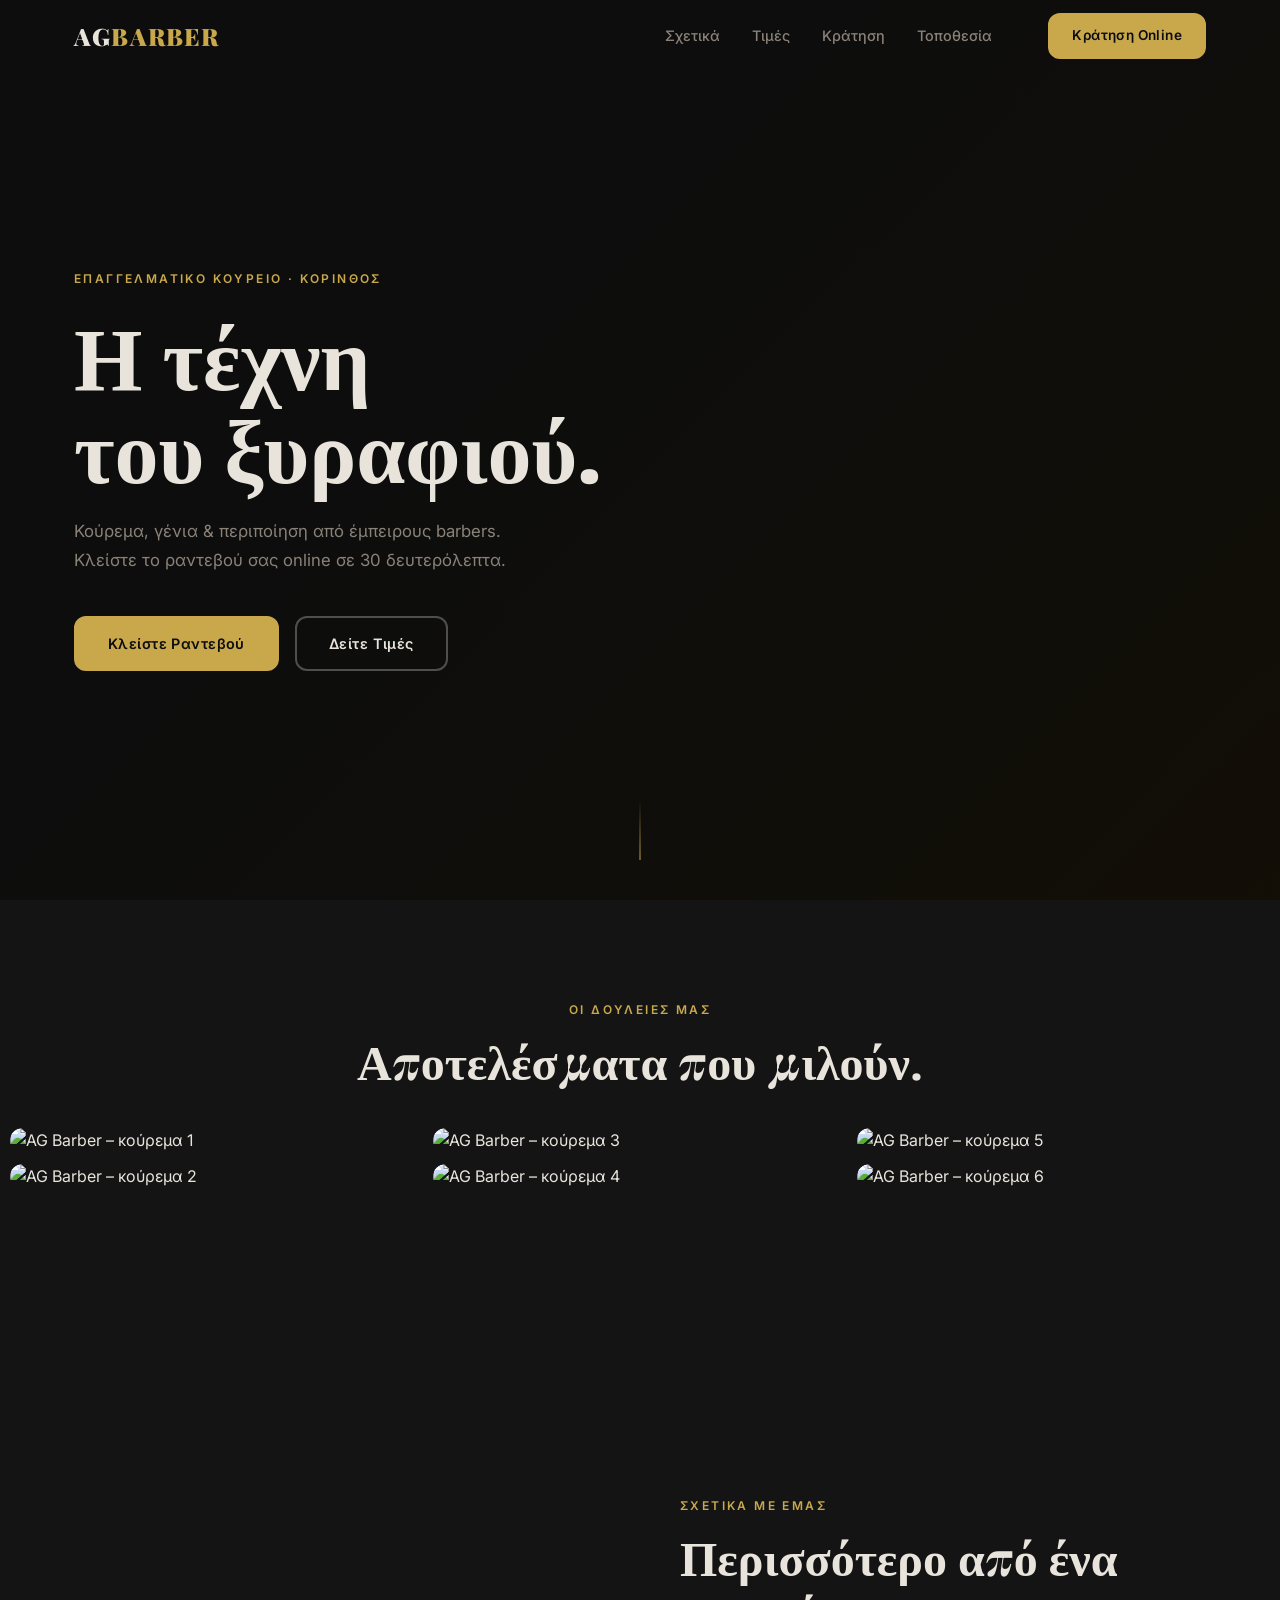
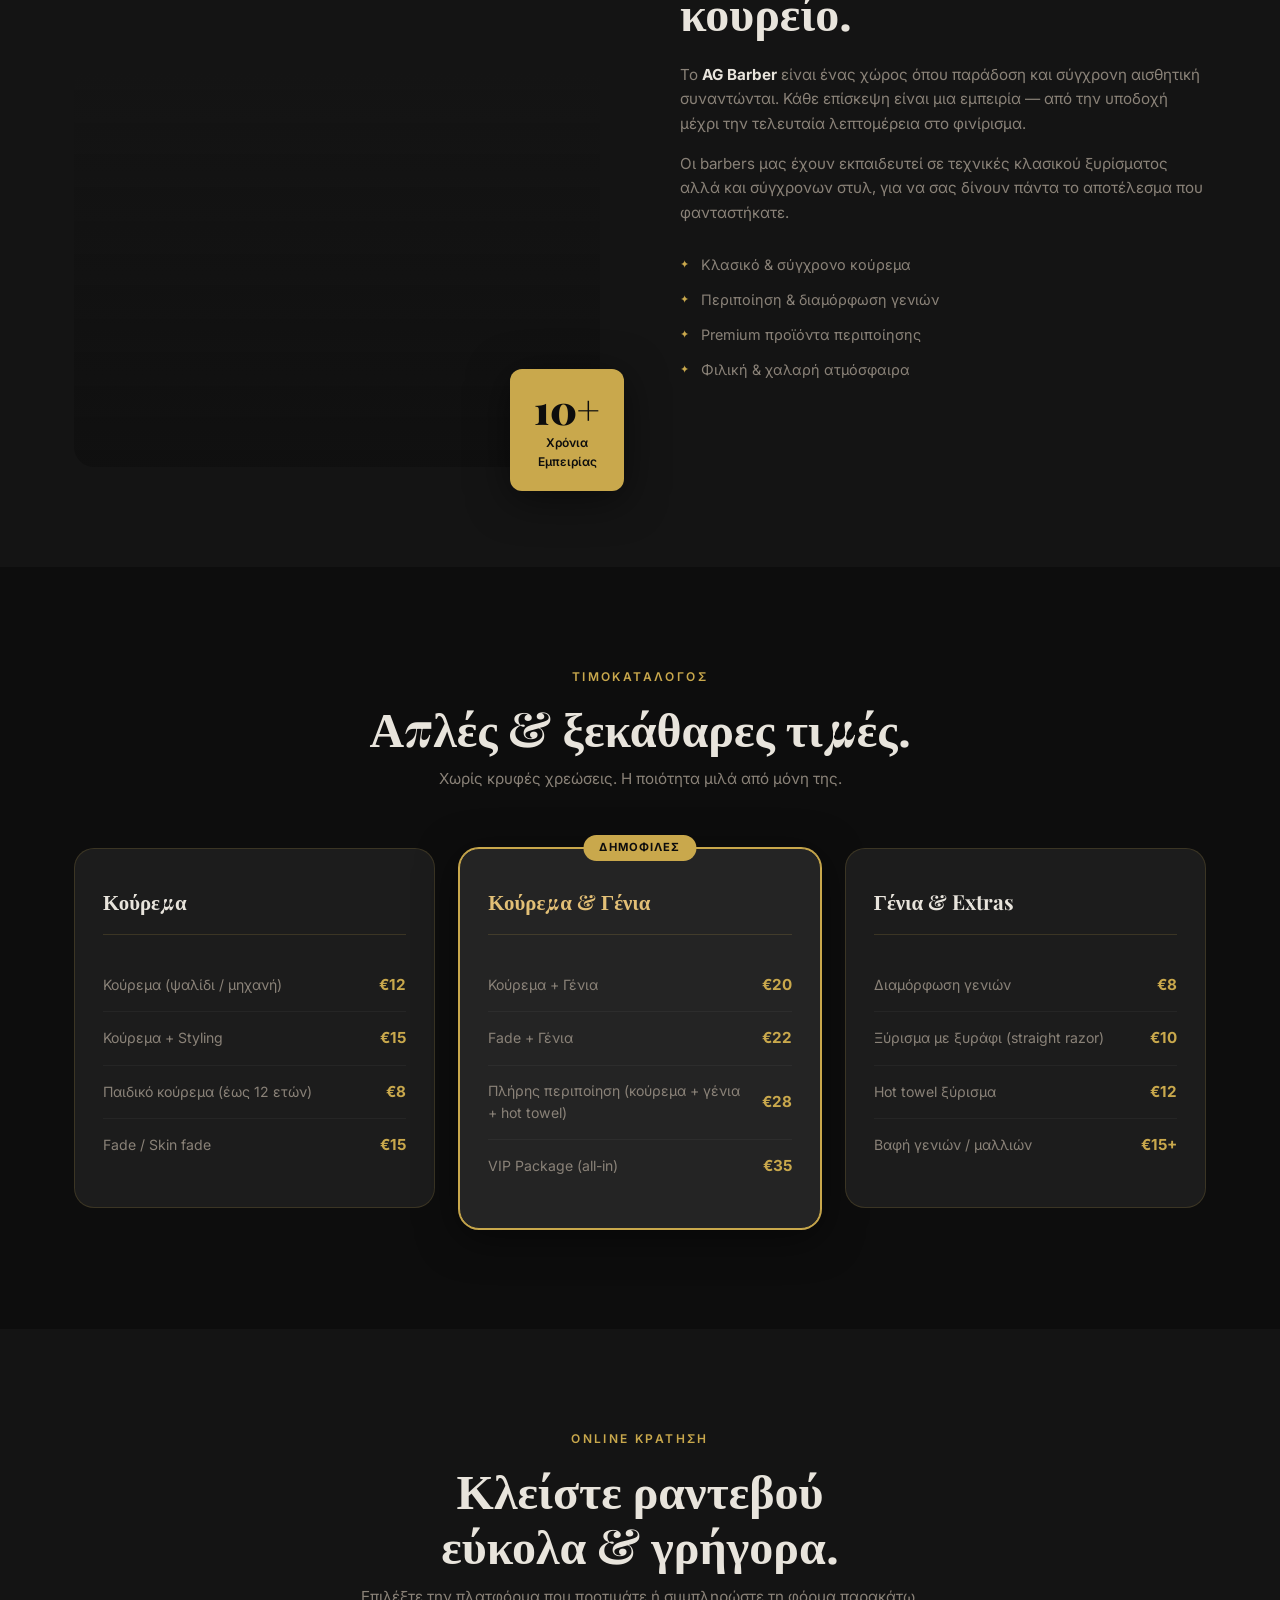
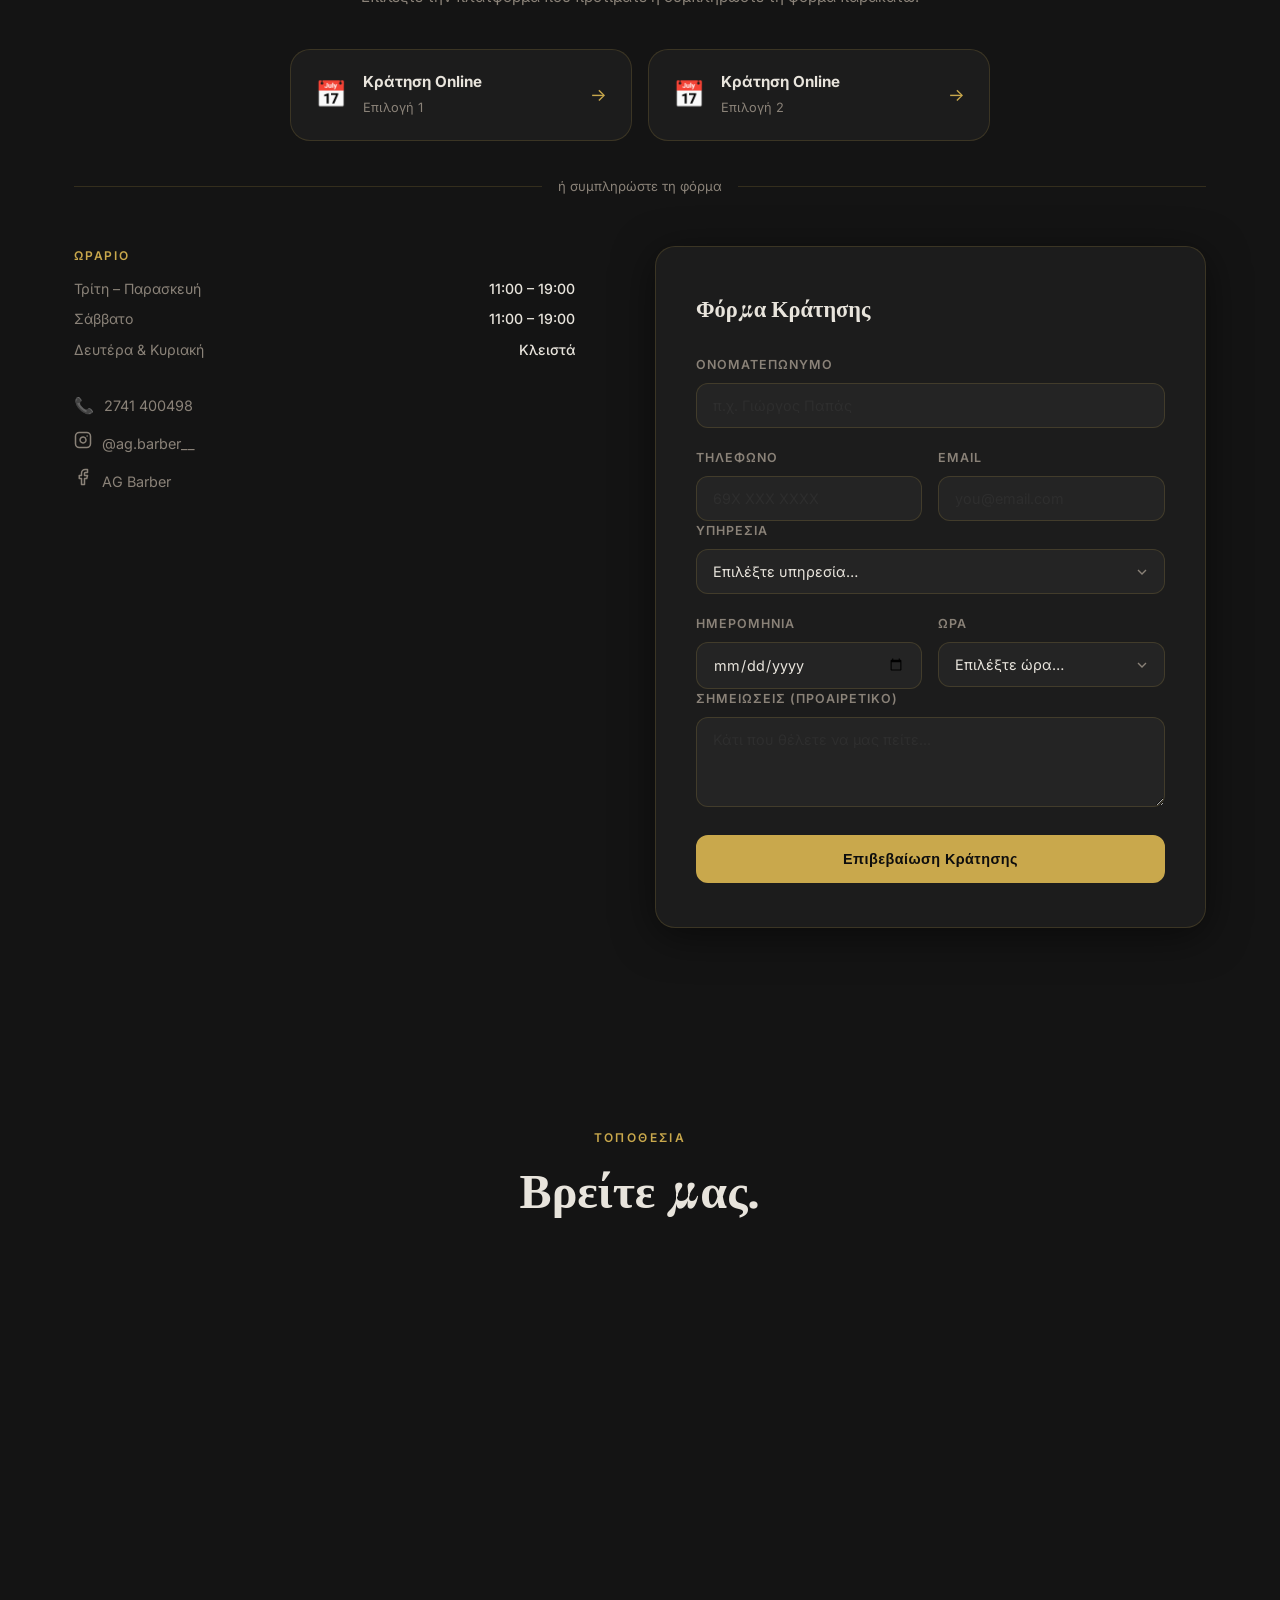
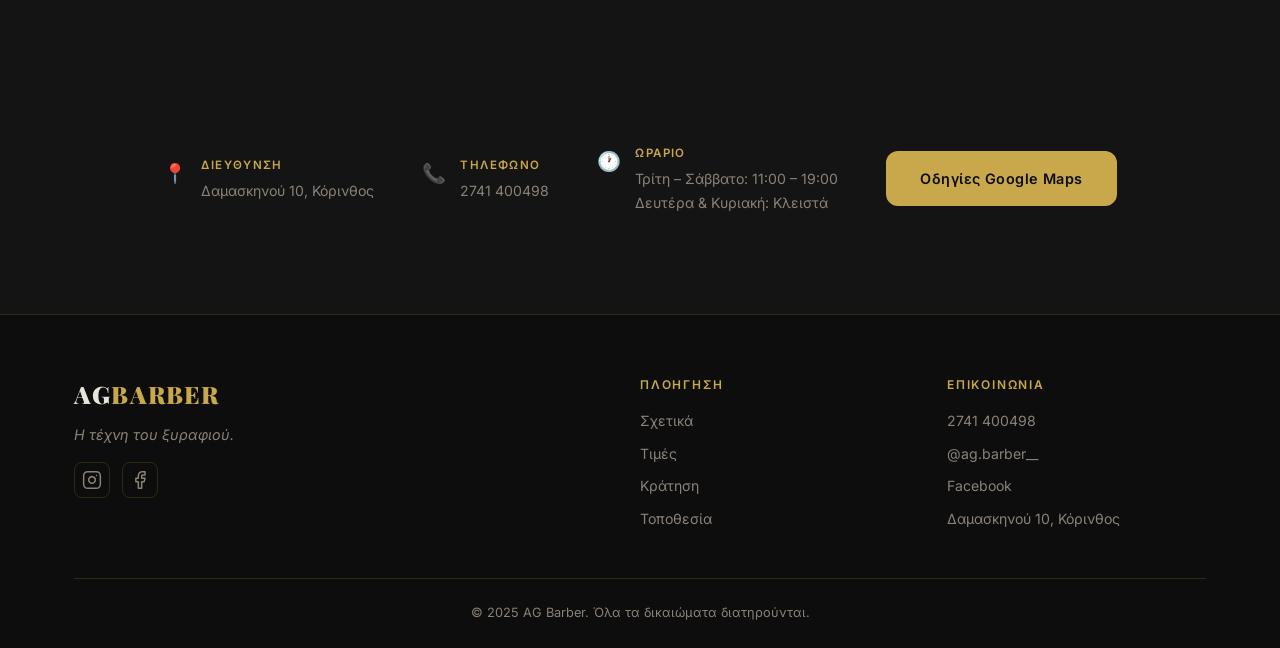
==== commit f60c7cc8: "Replace slider with masonry photo grid and lightbox - All 6 photos shown in full (no cropping) in a " ====
--- a/index.html
+++ b/index.html
@@ -50,45 +50,51 @@
     <div class="hero__scroll"><span></span></div>
   </section>
 
-  <!-- GALLERY SLIDER -->
-  <section class="gallery" id="gallery">
-    <div class="slider" id="slider">
-      <div class="slider__track" id="sliderTrack">
-        <div class="slider__slide">
-          <img src="https://agbarber.gr/wp-content/uploads/2021/09/IMG_8053.jpeg" alt="AG Barber – 1" loading="lazy" />
-        </div>
-        <div class="slider__slide">
-          <img src="https://agbarber.gr/wp-content/uploads/2021/09/IMG_7584.jpg" alt="AG Barber – 2" loading="lazy" />
-        </div>
-        <div class="slider__slide">
-          <img src="https://agbarber.gr/wp-content/uploads/2021/09/IMG_6877.jpg" alt="AG Barber – 3" loading="lazy" />
-        </div>
-        <div class="slider__slide">
-          <img src="https://agbarber.gr/wp-content/uploads/2020/11/IMG_6874.jpeg" alt="AG Barber – 4" loading="lazy" />
-        </div>
-        <div class="slider__slide">
-          <img src="https://agbarber.gr/wp-content/uploads/2020/11/IMG_5731.jpeg" alt="AG Barber – 5" loading="lazy" />
-        </div>
-        <div class="slider__slide">
-          <img src="https://agbarber.gr/wp-content/uploads/2021/09/IMG_7776-scaled.jpg" alt="AG Barber – 6" loading="lazy" />
-        </div>
-      </div>
-
-      <button class="slider__btn slider__btn--prev" id="sliderPrev" aria-label="Προηγούμενο">
+  <!-- GALLERY -->
+  <section class="gallery section" id="gallery">
+    <div class="container">
+      <p class="section__label center">Οι δουλειές μας</p>
+      <h2 class="section__title center">Αποτελέσματα που μιλούν.</h2>
+    </div>
+    <div class="gallery__grid">
+      <div class="gallery__item" tabindex="0">
+        <img src="https://agbarber.gr/wp-content/uploads/2021/09/IMG_8053.jpeg" alt="AG Barber – κούρεμα 1" loading="lazy" />
+        <div class="gallery__overlay"><span>+</span></div>
+      </div>
+      <div class="gallery__item" tabindex="0">
+        <img src="https://agbarber.gr/wp-content/uploads/2021/09/IMG_7584.jpg" alt="AG Barber – κούρεμα 2" loading="lazy" />
+        <div class="gallery__overlay"><span>+</span></div>
+      </div>
+      <div class="gallery__item" tabindex="0">
+        <img src="https://agbarber.gr/wp-content/uploads/2021/09/IMG_6877.jpg" alt="AG Barber – κούρεμα 3" loading="lazy" />
+        <div class="gallery__overlay"><span>+</span></div>
+      </div>
+      <div class="gallery__item" tabindex="0">
+        <img src="https://agbarber.gr/wp-content/uploads/2020/11/IMG_6874.jpeg" alt="AG Barber – κούρεμα 4" loading="lazy" />
+        <div class="gallery__overlay"><span>+</span></div>
+      </div>
+      <div class="gallery__item" tabindex="0">
+        <img src="https://agbarber.gr/wp-content/uploads/2020/11/IMG_5731.jpeg" alt="AG Barber – κούρεμα 5" loading="lazy" />
+        <div class="gallery__overlay"><span>+</span></div>
+      </div>
+      <div class="gallery__item" tabindex="0">
+        <img src="https://agbarber.gr/wp-content/uploads/2021/09/IMG_7776-scaled.jpg" alt="AG Barber – κούρεμα 6" loading="lazy" />
+        <div class="gallery__overlay"><span>+</span></div>
+      </div>
+    </div>
+
+    <!-- Lightbox -->
+    <div class="lightbox" id="lightbox" role="dialog" aria-modal="true" aria-label="Φωτογραφία">
+      <button class="lightbox__close" id="lightboxClose" aria-label="Κλείσιμο">
+        <svg width="24" height="24" viewBox="0 0 24 24" fill="none" stroke="currentColor" stroke-width="2.5" stroke-linecap="round"><line x1="18" y1="6" x2="6" y2="18"/><line x1="6" y1="6" x2="18" y2="18"/></svg>
+      </button>
+      <button class="lightbox__btn lightbox__btn--prev" id="lightboxPrev" aria-label="Προηγούμενο">
         <svg width="22" height="22" viewBox="0 0 24 24" fill="none" stroke="currentColor" stroke-width="2.5" stroke-linecap="round" stroke-linejoin="round"><polyline points="15 18 9 12 15 6"/></svg>
       </button>
-      <button class="slider__btn slider__btn--next" id="sliderNext" aria-label="Επόμενο">
+      <img class="lightbox__img" id="lightboxImg" src="" alt="" />
+      <button class="lightbox__btn lightbox__btn--next" id="lightboxNext" aria-label="Επόμενο">
         <svg width="22" height="22" viewBox="0 0 24 24" fill="none" stroke="currentColor" stroke-width="2.5" stroke-linecap="round" stroke-linejoin="round"><polyline points="9 18 15 12 9 6"/></svg>
       </button>
-
-      <div class="slider__dots" id="sliderDots">
-        <button class="slider__dot active" data-index="0" aria-label="Φωτογραφία 1"></button>
-        <button class="slider__dot" data-index="1" aria-label="Φωτογραφία 2"></button>
-        <button class="slider__dot" data-index="2" aria-label="Φωτογραφία 3"></button>
-        <button class="slider__dot" data-index="3" aria-label="Φωτογραφία 4"></button>
-        <button class="slider__dot" data-index="4" aria-label="Φωτογραφία 5"></button>
-        <button class="slider__dot" data-index="5" aria-label="Φωτογραφία 6"></button>
-      </div>
     </div>
   </section>
 
--- a/style.css
+++ b/style.css
@@ -599,48 +599,107 @@
 .form__success.visible { display: block; }
 .form__success span { margin-right: 6px; }
 
-/* ─── Gallery Slider ─── */
-.gallery {
+/* ─── Gallery Grid ─── */
+.gallery { background: var(--dark-2); }
+
+.gallery__grid {
+  columns: 3;
+  column-gap: 10px;
+  padding: 0 10px 10px;
+  max-width: 1400px;
+  margin: 40px auto 0;
+}
+
+.gallery__item {
+  break-inside: avoid;
+  margin-bottom: 10px;
   position: relative;
-  background: var(--dark);
-  line-height: 0;
-}
-
-.slider {
-  position: relative;
+  cursor: pointer;
+  border-radius: var(--radius);
   overflow: hidden;
-  height: 560px;
-}
-
-.slider__track {
-  display: flex;
-  height: 100%;
-  transition: transform .6s cubic-bezier(.4,0,.2,1);
-  will-change: transform;
-}
-
-.slider__slide {
-  flex: 0 0 100%;
-  height: 100%;
-  overflow: hidden;
-}
-
-.slider__slide img {
+}
+
+.gallery__item img {
   width: 100%;
-  height: 100%;
-  object-fit: cover;
-  object-position: center top;
+  height: auto;
   display: block;
-}
-
-.slider__btn {
+  border-radius: var(--radius);
+  transition: transform .5s var(--transition);
+}
+
+.gallery__overlay {
+  position: absolute;
+  inset: 0;
+  background: rgba(0,0,0,0);
+  display: flex;
+  align-items: center;
+  justify-content: center;
+  transition: background var(--transition);
+  border-radius: var(--radius);
+}
+.gallery__overlay span {
+  color: #fff;
+  font-size: 2.5rem;
+  font-weight: 300;
+  opacity: 0;
+  transform: scale(.7);
+  transition: opacity var(--transition), transform var(--transition);
+}
+
+.gallery__item:hover img { transform: scale(1.04); }
+.gallery__item:hover .gallery__overlay { background: rgba(0,0,0,.35); }
+.gallery__item:hover .gallery__overlay span,
+.gallery__item:focus .gallery__overlay span { opacity: 1; transform: scale(1); }
+
+/* Lightbox */
+.lightbox {
+  display: none;
+  position: fixed;
+  inset: 0;
+  z-index: 2000;
+  background: rgba(0,0,0,.93);
+  align-items: center;
+  justify-content: center;
+  backdrop-filter: blur(6px);
+}
+.lightbox.open { display: flex; }
+
+.lightbox__img {
+  max-width: 90vw;
+  max-height: 90vh;
+  width: auto;
+  height: auto;
+  object-fit: contain;
+  border-radius: var(--radius);
+  box-shadow: 0 24px 80px rgba(0,0,0,.8);
+  user-select: none;
+}
+
+.lightbox__close {
+  position: absolute;
+  top: 20px;
+  right: 20px;
+  background: rgba(255,255,255,.1);
+  border: 1px solid rgba(255,255,255,.2);
+  color: #fff;
+  width: 44px;
+  height: 44px;
+  border-radius: 50%;
+  display: flex;
+  align-items: center;
+  justify-content: center;
+  cursor: pointer;
+  transition: background var(--transition);
+}
+.lightbox__close:hover { background: rgba(255,255,255,.25); }
+
+.lightbox__btn {
   position: absolute;
   top: 50%;
   transform: translateY(-50%);
-  z-index: 10;
-  background: rgba(13,13,13,.7);
-  border: 1px solid rgba(201,168,76,.3);
-  color: var(--text);
+  background: rgba(255,255,255,.1);
+  border: 1px solid rgba(255,255,255,.2);
+  color: #fff;
   width: 48px;
   height: 48px;
   border-radius: 50%;
@@ -648,41 +707,11 @@
   align-items: center;
   justify-content: center;
   cursor: pointer;
-  transition: background var(--transition), border-color var(--transition), color var(--transition);
-  backdrop-filter: blur(8px);
-}
-.slider__btn:hover {
-  background: var(--gold);
-  border-color: var(--gold);
-  color: var(--dark);
-}
-.slider__btn--prev { left: 20px; }
-.slider__btn--next { right: 20px; }
-
-.slider__dots {
-  position: absolute;
-  bottom: 20px;
-  left: 50%;
-  transform: translateX(-50%);
-  display: flex;
-  gap: 8px;
-  z-index: 10;
-}
-
-.slider__dot {
-  width: 8px;
-  height: 8px;
-  border-radius: 50%;
-  border: none;
-  background: rgba(255,255,255,.35);
-  cursor: pointer;
-  transition: background var(--transition), transform var(--transition);
-  padding: 0;
-}
-.slider__dot.active {
-  background: var(--gold);
-  transform: scale(1.3);
-}
+  transition: background var(--transition);
+}
+.lightbox__btn:hover { background: var(--gold); border-color: var(--gold); color: var(--dark); }
+.lightbox__btn--prev { left: 20px; }
+.lightbox__btn--next { right: 20px; }
 
 /* ─── Location ─── */
 .location { background: var(--dark-2); }
@@ -806,7 +835,7 @@
   .nav__burger { display: flex; }
   .hero__title { font-size: clamp(2.4rem, 8vw, 4rem); }
   .hero__actions { flex-direction: column; align-items: flex-start; }
-  .slider { height: 340px; }
+  .gallery__grid { columns: 2; }
   .booking__platforms { grid-template-columns: 1fr; max-width: 400px; }
   .form__row { grid-template-columns: 1fr; }
   .booking__form-wrap { padding: 28px 20px; }
@@ -817,6 +846,5 @@
 
 @media (max-width: 480px) {
   .hero__content { padding: 100px 24px 60px; }
-  .slider { height: 260px; }
-  .slider__btn { width: 38px; height: 38px; }
-}
+  .gallery__grid { columns: 1; }
+}
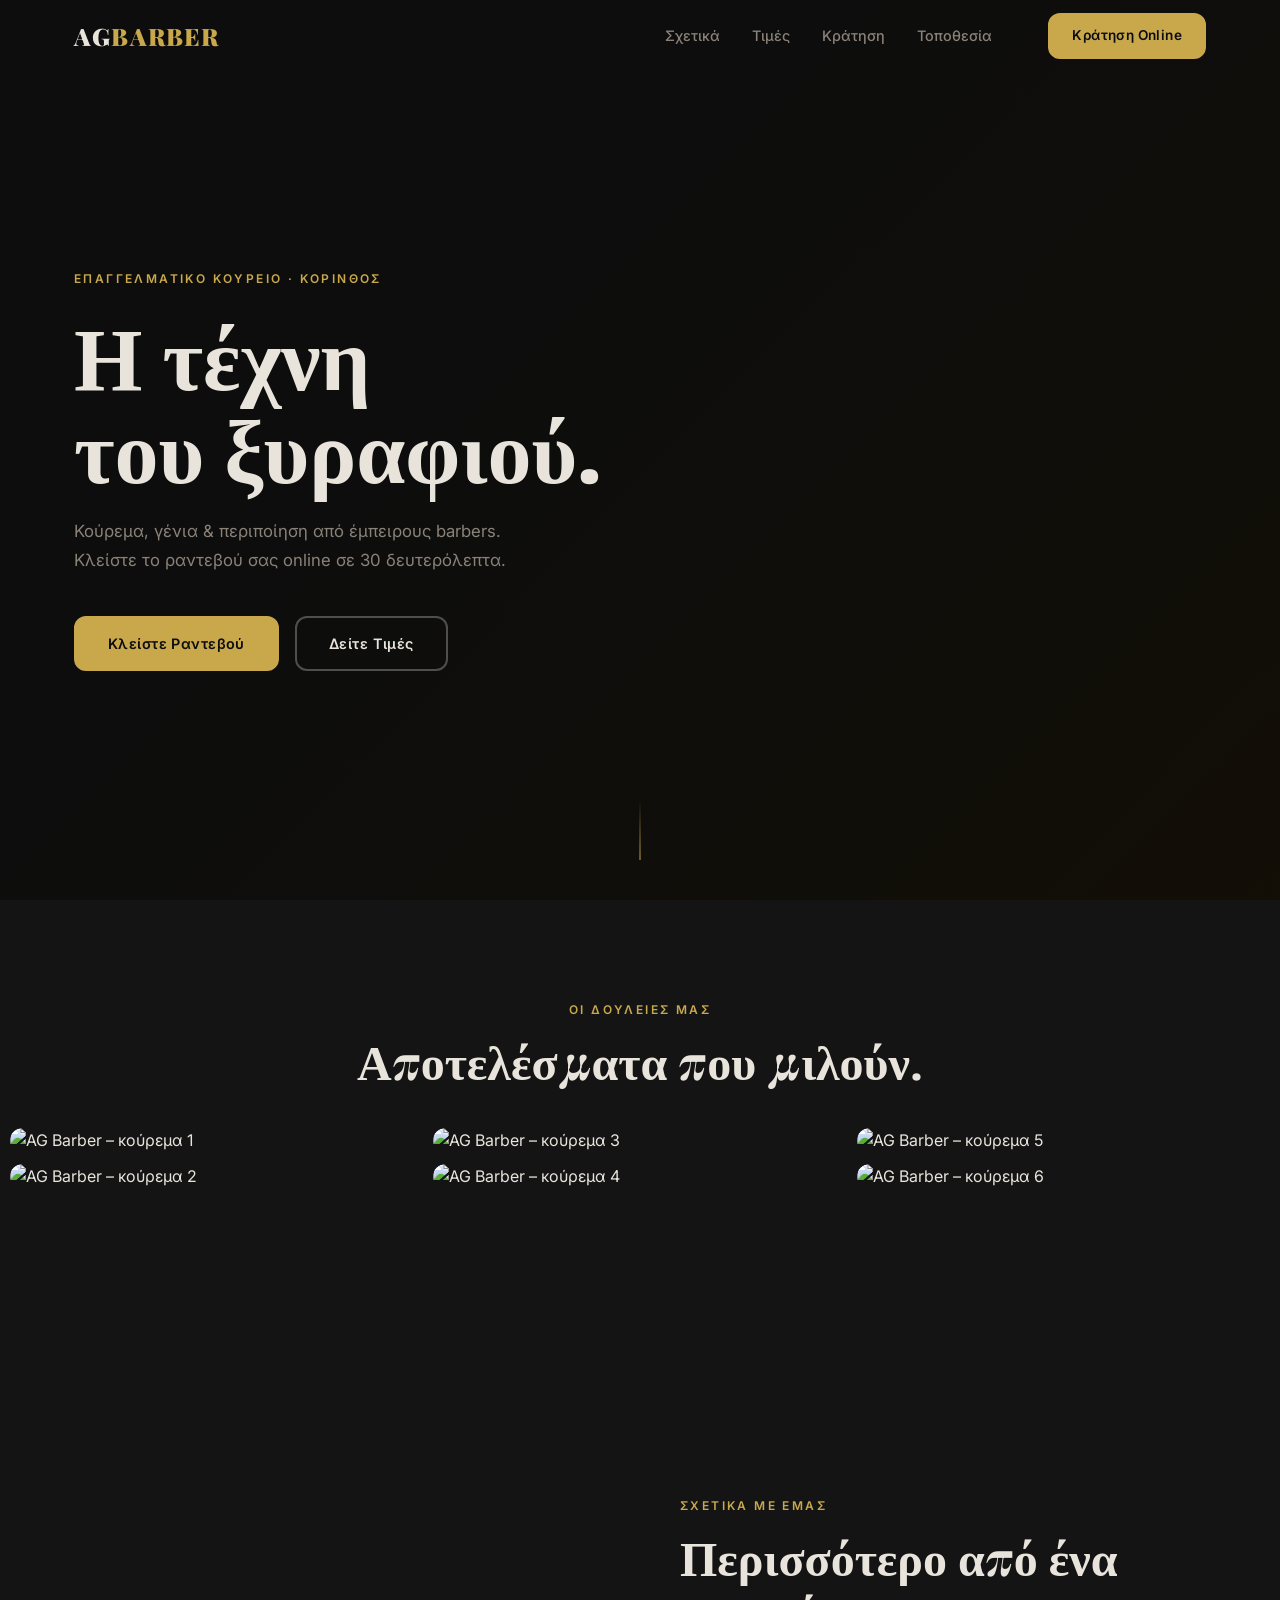
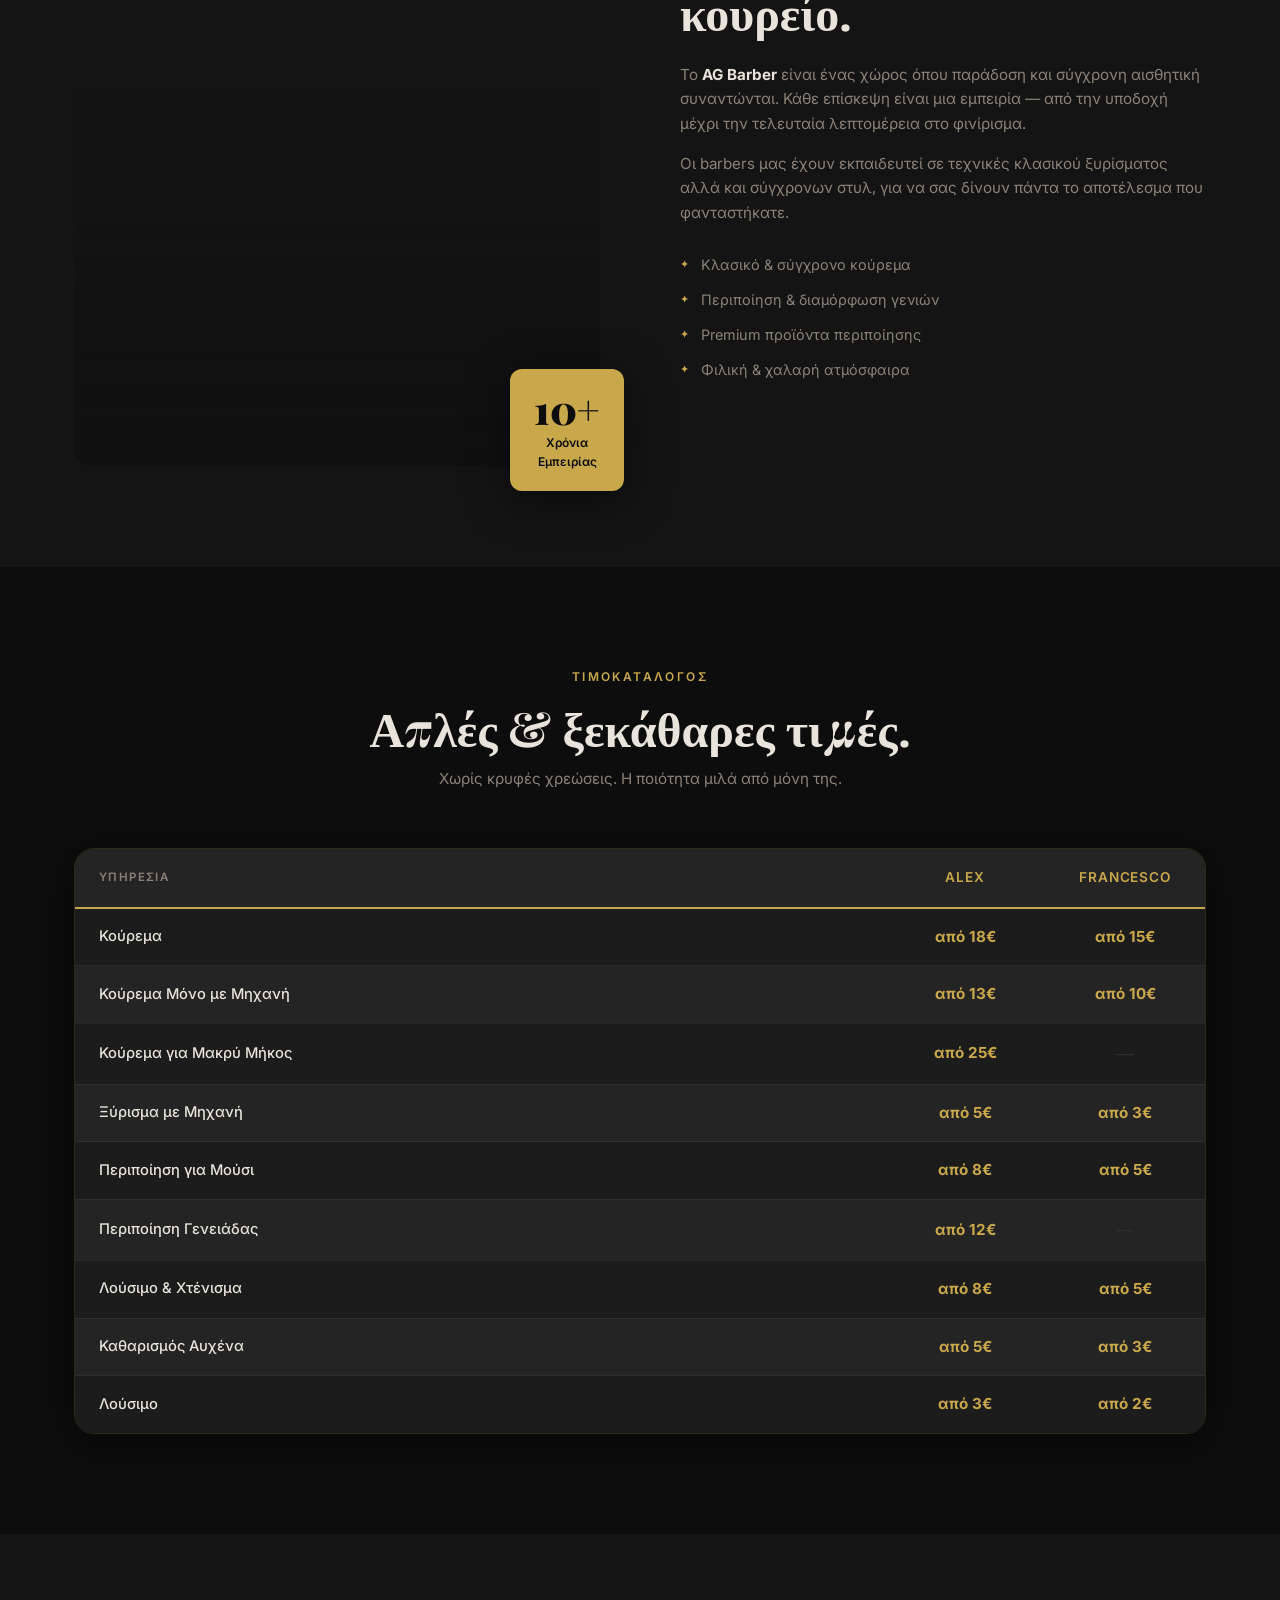
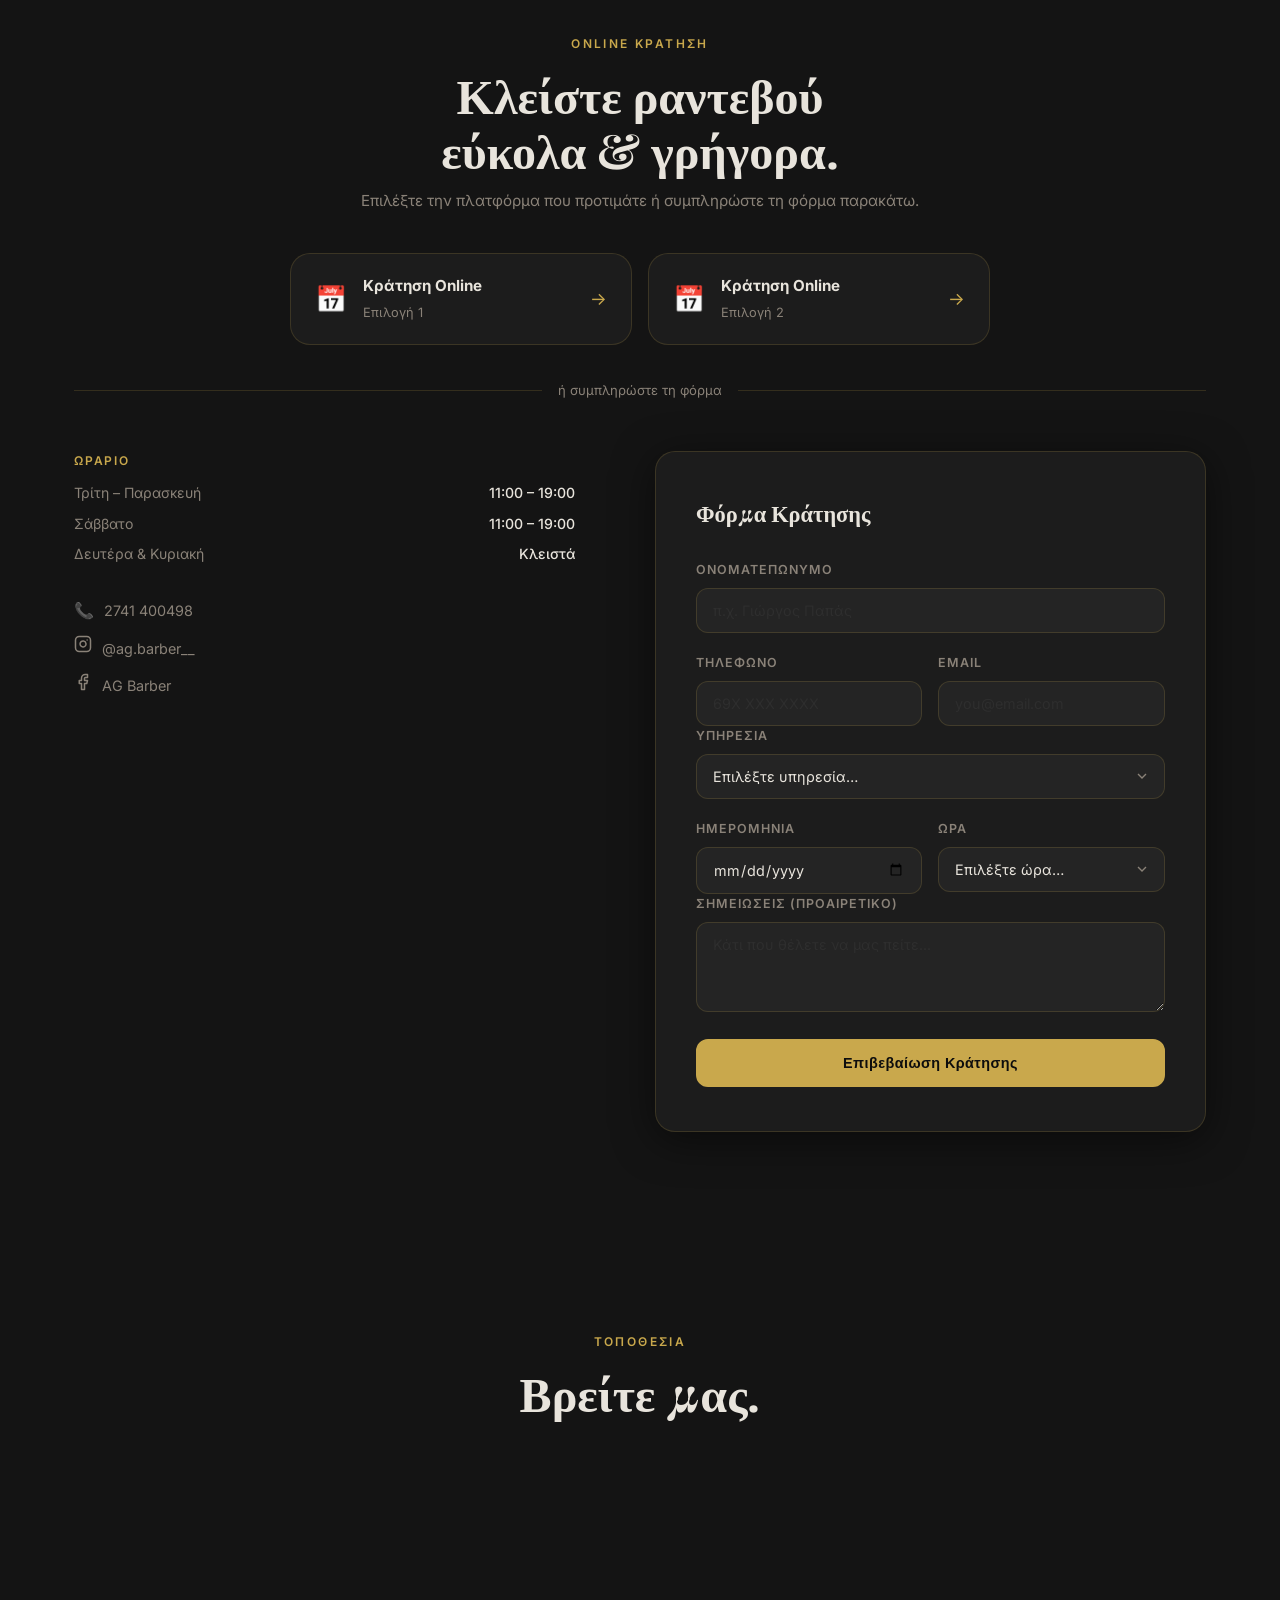
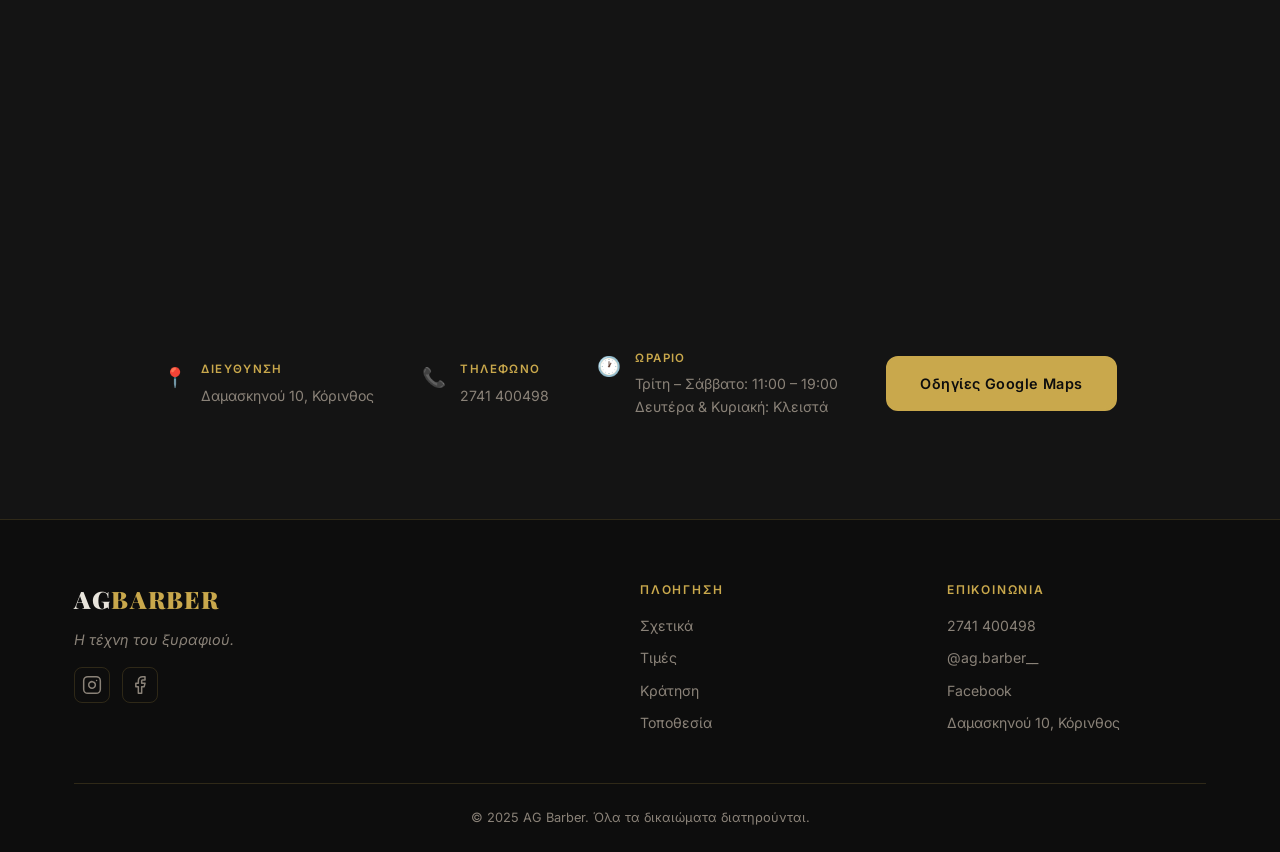
==== commit 01ab389a: "Replace price cards with real two-barber comparison table Real prices for Alex and Francesco across " ====
--- a/index.html
+++ b/index.html
@@ -133,82 +133,69 @@
       <h2 class="section__title center">Απλές & ξεκάθαρες τιμές.</h2>
       <p class="services__sub center">Χωρίς κρυφές χρεώσεις. Η ποιότητα μιλά από μόνη της.</p>
 
-      <div class="services__grid">
-
-        <div class="service-card">
-          <div class="service-card__header">
-            <h3 class="service-card__title">Κούρεμα</h3>
-          </div>
-          <ul class="service-card__items">
-            <li class="service-item">
-              <span class="service-item__name">Κούρεμα (ψαλίδι / μηχανή)</span>
-              <span class="service-item__price">€12</span>
-            </li>
-            <li class="service-item">
-              <span class="service-item__name">Κούρεμα + Styling</span>
-              <span class="service-item__price">€15</span>
-            </li>
-            <li class="service-item">
-              <span class="service-item__name">Παιδικό κούρεμα (έως 12 ετών)</span>
-              <span class="service-item__price">€8</span>
-            </li>
-            <li class="service-item">
-              <span class="service-item__name">Fade / Skin fade</span>
-              <span class="service-item__price">€15</span>
-            </li>
-          </ul>
-        </div>
-
-        <div class="service-card service-card--featured">
-          <div class="service-card__badge">Δημοφιλές</div>
-          <div class="service-card__header">
-            <h3 class="service-card__title">Κούρεμα & Γένια</h3>
-          </div>
-          <ul class="service-card__items">
-            <li class="service-item">
-              <span class="service-item__name">Κούρεμα + Γένια</span>
-              <span class="service-item__price">€20</span>
-            </li>
-            <li class="service-item">
-              <span class="service-item__name">Fade + Γένια</span>
-              <span class="service-item__price">€22</span>
-            </li>
-            <li class="service-item">
-              <span class="service-item__name">Πλήρης περιποίηση (κούρεμα + γένια + hot towel)</span>
-              <span class="service-item__price">€28</span>
-            </li>
-            <li class="service-item">
-              <span class="service-item__name">VIP Package (all-in)</span>
-              <span class="service-item__price">€35</span>
-            </li>
-          </ul>
-        </div>
-
-        <div class="service-card">
-          <div class="service-card__header">
-            <h3 class="service-card__title">Γένια & Extras</h3>
-          </div>
-          <ul class="service-card__items">
-            <li class="service-item">
-              <span class="service-item__name">Διαμόρφωση γενιών</span>
-              <span class="service-item__price">€8</span>
-            </li>
-            <li class="service-item">
-              <span class="service-item__name">Ξύρισμα με ξυράφι (straight razor)</span>
-              <span class="service-item__price">€10</span>
-            </li>
-            <li class="service-item">
-              <span class="service-item__name">Hot towel ξύρισμα</span>
-              <span class="service-item__price">€12</span>
-            </li>
-            <li class="service-item">
-              <span class="service-item__name">Βαφή γενιών / μαλλιών</span>
-              <span class="service-item__price">€15+</span>
-            </li>
-          </ul>
-        </div>
-
-      </div>
+      <div class="price-table-wrap">
+        <table class="price-table">
+          <thead>
+            <tr>
+              <th class="price-table__service">Υπηρεσία</th>
+              <th class="price-table__barber">
+                <span class="barber-name">Alex</span>
+              </th>
+              <th class="price-table__barber">
+                <span class="barber-name">Francesco</span>
+              </th>
+            </tr>
+          </thead>
+          <tbody>
+            <tr>
+              <td>Κούρεμα</td>
+              <td><span class="price">από 18€</span></td>
+              <td><span class="price">από 15€</span></td>
+            </tr>
+            <tr>
+              <td>Κούρεμα Μόνο με Μηχανή</td>
+              <td><span class="price">από 13€</span></td>
+              <td><span class="price">από 10€</span></td>
+            </tr>
+            <tr>
+              <td>Κούρεμα για Μακρύ Μήκος</td>
+              <td><span class="price">από 25€</span></td>
+              <td><span class="price price--na">—</span></td>
+            </tr>
+            <tr>
+              <td>Ξύρισμα με Μηχανή</td>
+              <td><span class="price">από 5€</span></td>
+              <td><span class="price">από 3€</span></td>
+            </tr>
+            <tr>
+              <td>Περιποίηση για Μούσι</td>
+              <td><span class="price">από 8€</span></td>
+              <td><span class="price">από 5€</span></td>
+            </tr>
+            <tr>
+              <td>Περιποίηση Γενειάδας</td>
+              <td><span class="price">από 12€</span></td>
+              <td><span class="price price--na">—</span></td>
+            </tr>
+            <tr>
+              <td>Λούσιμο & Χτένισμα</td>
+              <td><span class="price">από 8€</span></td>
+              <td><span class="price">από 5€</span></td>
+            </tr>
+            <tr>
+              <td>Καθαρισμός Αυχένα</td>
+              <td><span class="price">από 5€</span></td>
+              <td><span class="price">από 3€</span></td>
+            </tr>
+            <tr>
+              <td>Λούσιμο</td>
+              <td><span class="price">από 3€</span></td>
+              <td><span class="price">από 2€</span></td>
+            </tr>
+          </tbody>
+        </table>
+      </div>
+
     </div>
   </section>
 
--- a/style.css
+++ b/style.css
@@ -344,78 +344,81 @@
   margin-top: -12px;
 }
 
-.services__grid {
-  display: grid;
-  grid-template-columns: repeat(3, 1fr);
-  gap: 24px;
-  align-items: start;
-}
-
-.service-card {
-  background: var(--dark-3);
+/* Price table */
+.price-table-wrap {
+  overflow-x: auto;
+  border-radius: var(--radius-lg);
   border: 1px solid var(--border);
-  border-radius: var(--radius-lg);
-  padding: 36px 28px;
-  position: relative;
-  transition: border-color var(--transition), transform var(--transition);
-}
-.service-card:hover {
-  border-color: rgba(201,168,76,.4);
-  transform: translateY(-4px);
-}
-
-.service-card--featured {
+  box-shadow: var(--shadow);
+}
+
+.price-table {
+  width: 100%;
+  border-collapse: collapse;
+  font-size: .92rem;
+  min-width: 480px;
+}
+
+.price-table thead tr {
   background: var(--dark-4);
-  border-color: var(--gold);
-  box-shadow: 0 0 0 1px var(--gold), var(--shadow);
-}
-
-.service-card__badge {
-  position: absolute;
-  top: -14px;
-  left: 50%;
-  transform: translateX(-50%);
-  background: var(--gold);
-  color: var(--dark);
-  font-size: .7rem;
-  font-weight: 700;
-  letter-spacing: .1em;
+  border-bottom: 2px solid var(--gold);
+}
+
+.price-table th {
+  padding: 18px 24px;
+  text-align: left;
+  font-size: .72rem;
+  font-weight: 600;
+  letter-spacing: .12em;
   text-transform: uppercase;
-  padding: 4px 16px;
-  border-radius: 100px;
-}
-
-.service-card__title {
-  font-family: 'Playfair Display', serif;
-  font-size: 1.3rem;
-  font-weight: 700;
+  color: var(--text-muted);
+}
+
+.price-table th.price-table__barber {
+  text-align: center;
+  width: 160px;
+}
+
+.barber-name {
+  display: inline-block;
+  color: var(--gold);
+  font-size: .85rem;
+  letter-spacing: .06em;
+}
+
+.price-table tbody tr {
+  border-bottom: 1px solid rgba(255,255,255,.05);
+  transition: background var(--transition);
+}
+.price-table tbody tr:last-child { border-bottom: none; }
+.price-table tbody tr:nth-child(odd)  { background: var(--dark-3); }
+.price-table tbody tr:nth-child(even) { background: var(--dark-4); }
+.price-table tbody tr:hover { background: rgba(201,168,76,.06); }
+
+.price-table td {
+  padding: 16px 24px;
+  color: var(--text-muted);
+  vertical-align: middle;
+}
+
+.price-table td:first-child {
   color: var(--text);
-  margin-bottom: 24px;
-  padding-bottom: 16px;
-  border-bottom: 1px solid var(--border);
-}
-
-.service-card--featured .service-card__title { color: var(--gold-light); }
-
-.service-card__items { list-style: none; display: flex; flex-direction: column; gap: 0; }
-
-.service-item {
-  display: flex;
-  align-items: center;
-  justify-content: space-between;
-  gap: 12px;
-  padding: 14px 0;
-  border-bottom: 1px solid rgba(255,255,255,.04);
-  font-size: .88rem;
-}
-.service-item:last-child { border-bottom: none; }
-
-.service-item__name { color: var(--text-muted); flex: 1; }
-.service-item__price {
+  font-weight: 500;
+}
+
+.price-table td:not(:first-child) { text-align: center; }
+
+.price {
   font-weight: 700;
   color: var(--gold);
   white-space: nowrap;
   font-size: .95rem;
+}
+
+.price--na {
+  color: var(--mid);
+  font-weight: 400;
+  font-size: 1.1rem;
 }
 
 /* ─── Booking ─── */
@@ -823,7 +826,7 @@
   .about__grid { grid-template-columns: 1fr; gap: 48px; }
   .about__image { aspect-ratio: 16/9; }
   .about__badge { bottom: 16px; right: 16px; }
-  .services__grid { grid-template-columns: 1fr; max-width: 500px; margin: 0 auto; }
+  .price-table th.price-table__barber { width: 120px; }
   .booking__inner { grid-template-columns: 1fr; gap: 48px; }
   .location__info { gap: 32px; }
   .footer__inner { grid-template-columns: 1fr 1fr; }
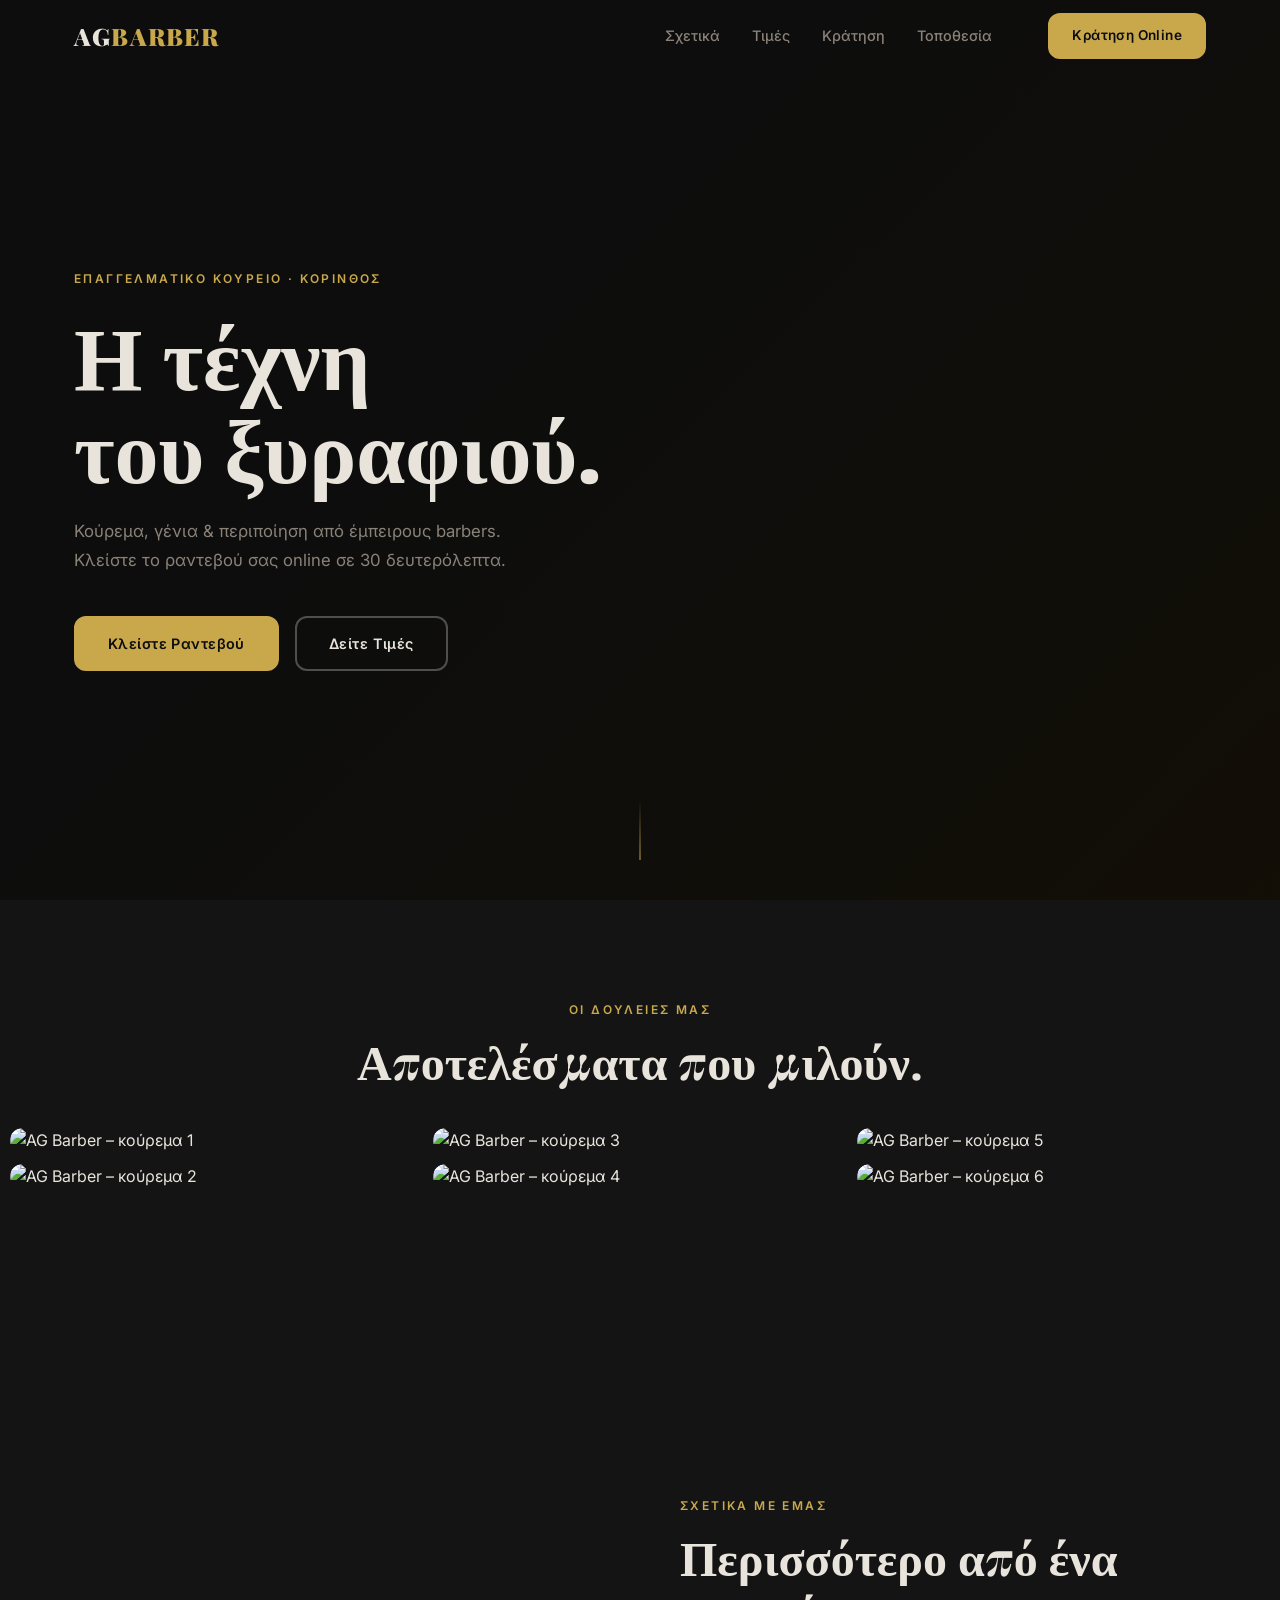
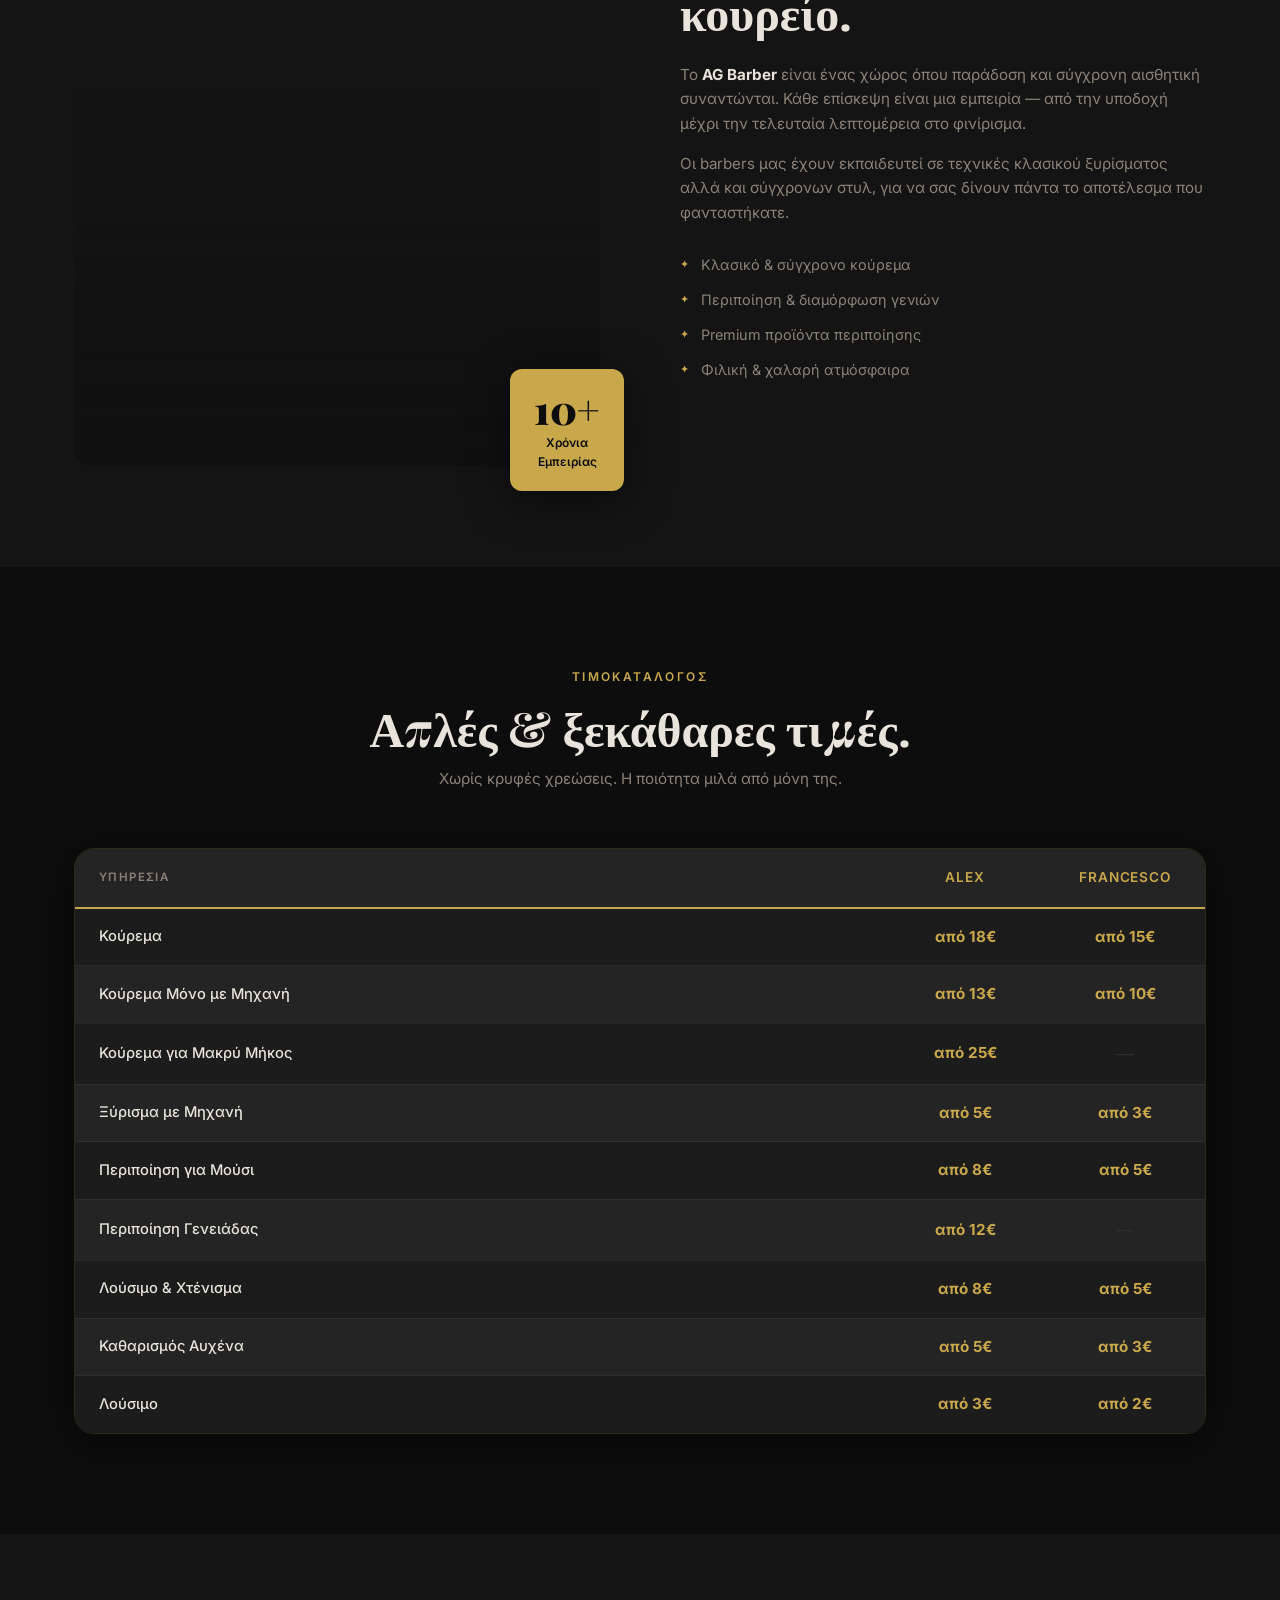
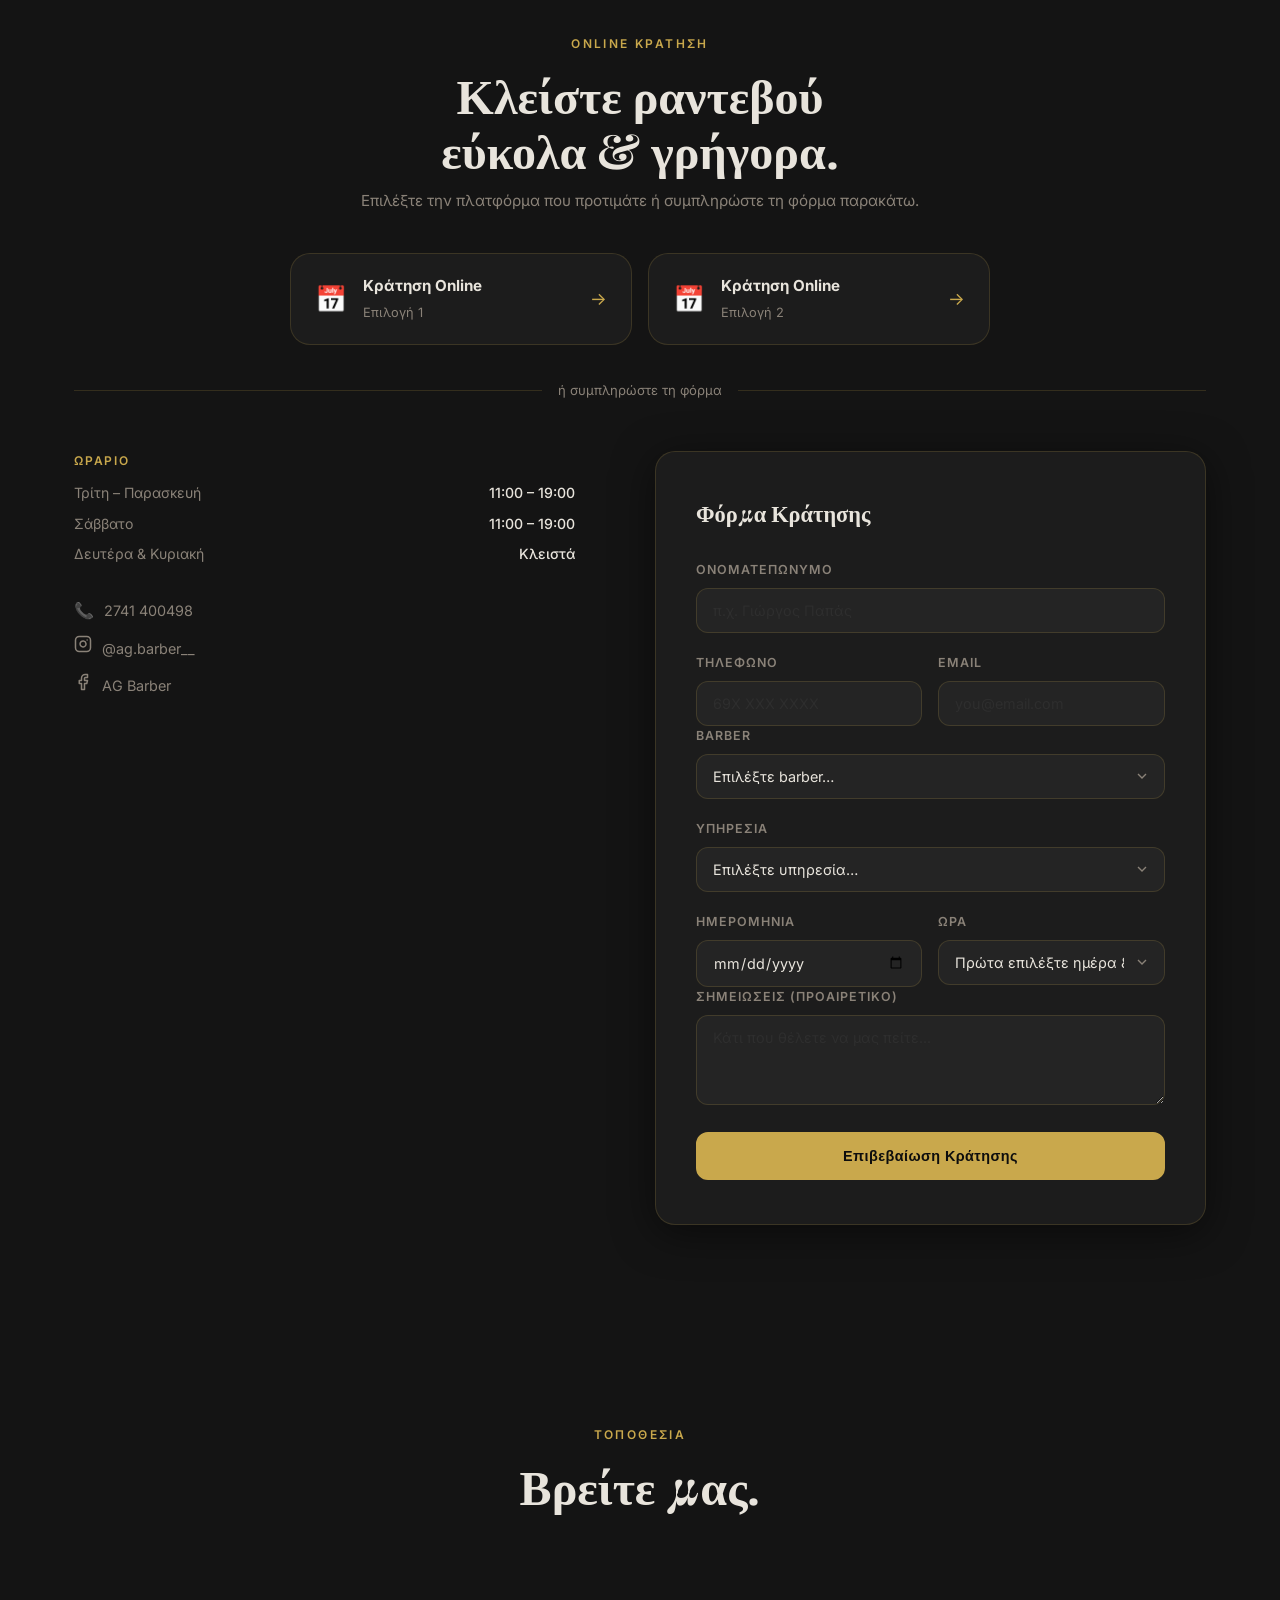
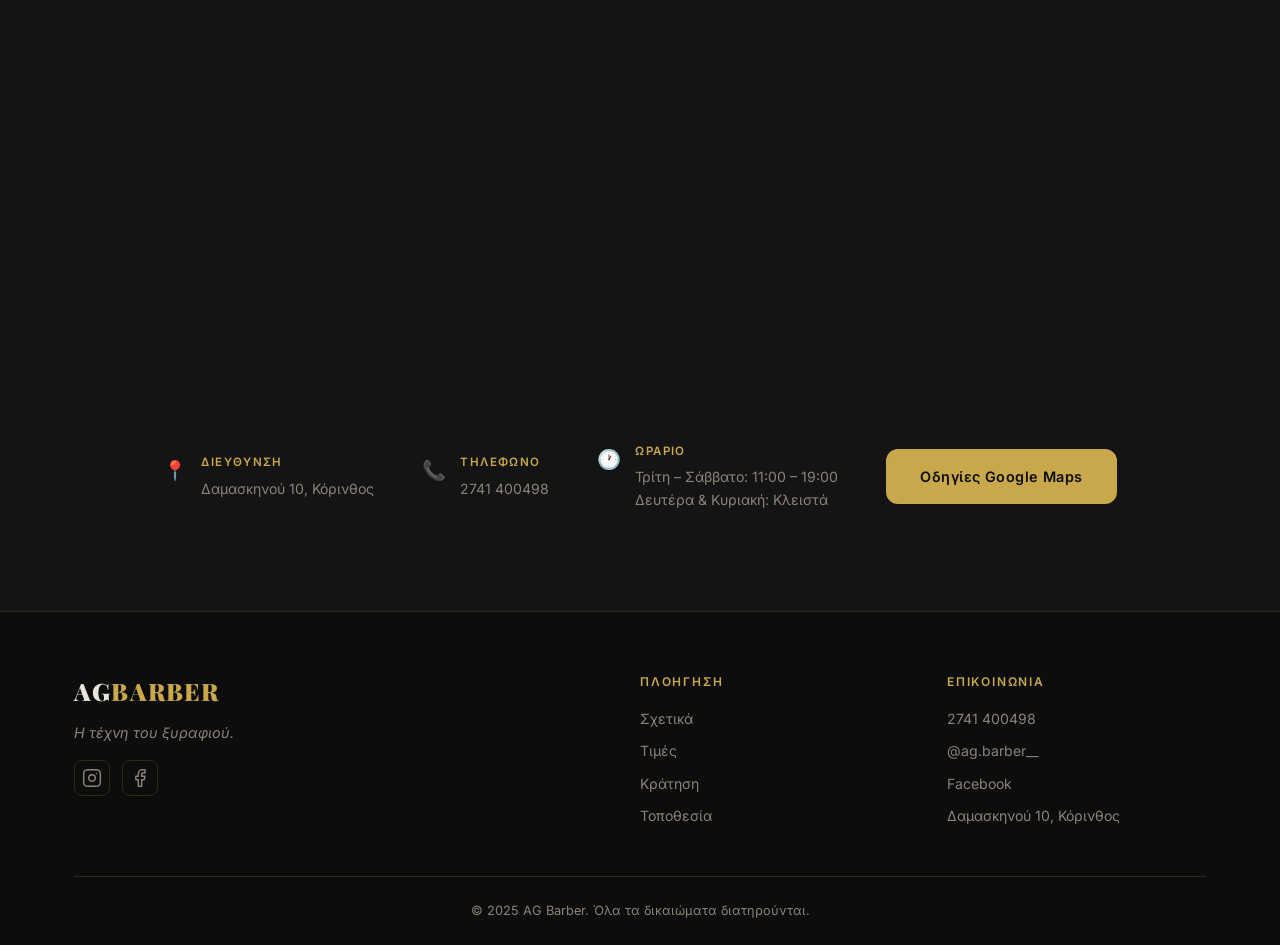
==== commit a9b7adad: "Add email notifications (Formspree) and real-time slot blocking (Firebase) - Booking form now emails" ====
--- a/index.html
+++ b/index.html
@@ -279,27 +279,27 @@
             </div>
 
             <div class="form__group">
+              <label class="form__label" for="barber">Barber</label>
+              <select class="form__input form__select" id="barber" name="barber" required>
+                <option value="" disabled selected>Επιλέξτε barber…</option>
+                <option value="Alex">Alex</option>
+                <option value="Francesco">Francesco</option>
+              </select>
+            </div>
+
+            <div class="form__group">
               <label class="form__label" for="service">Υπηρεσία</label>
               <select class="form__input form__select" id="service" name="service" required>
                 <option value="" disabled selected>Επιλέξτε υπηρεσία…</option>
-                <optgroup label="Κούρεμα">
-                  <option value="haircut">Κούρεμα (ψαλίδι / μηχανή) – €12</option>
-                  <option value="haircut-styling">Κούρεμα + Styling – €15</option>
-                  <option value="haircut-kids">Παιδικό κούρεμα – €8</option>
-                  <option value="fade">Fade / Skin fade – €15</option>
-                </optgroup>
-                <optgroup label="Κούρεμα & Γένια">
-                  <option value="hair-beard">Κούρεμα + Γένια – €20</option>
-                  <option value="fade-beard">Fade + Γένια – €22</option>
-                  <option value="full-grooming">Πλήρης περιποίηση – €28</option>
-                  <option value="vip">VIP Package – €35</option>
-                </optgroup>
-                <optgroup label="Γένια & Extras">
-                  <option value="beard">Διαμόρφωση γενιών – €8</option>
-                  <option value="razor">Ξύρισμα με ξυράφι – €10</option>
-                  <option value="hot-towel">Hot towel ξύρισμα – €12</option>
-                  <option value="color">Βαφή – €15+</option>
-                </optgroup>
+                <option value="Κούρεμα">Κούρεμα</option>
+                <option value="Κούρεμα Μόνο με Μηχανή">Κούρεμα Μόνο με Μηχανή</option>
+                <option value="Κούρεμα για Μακρύ Μήκος">Κούρεμα για Μακρύ Μήκος (Alex μόνο)</option>
+                <option value="Ξύρισμα με Μηχανή">Ξύρισμα με Μηχανή</option>
+                <option value="Περιποίηση για Μούσι">Περιποίηση για Μούσι</option>
+                <option value="Περιποίηση Γενειάδας">Περιποίηση Γενειάδας (Alex μόνο)</option>
+                <option value="Λούσιμο & Χτένισμα">Λούσιμο & Χτένισμα</option>
+                <option value="Καθαρισμός Αυχένα">Καθαρισμός Αυχένα</option>
+                <option value="Λούσιμο">Λούσιμο</option>
               </select>
             </div>
 
@@ -311,7 +311,7 @@
               <div class="form__group">
                 <label class="form__label" for="time">Ώρα</label>
                 <select class="form__input form__select" id="time" name="time" required>
-                  <option value="" disabled selected>Επιλέξτε ώρα…</option>
+                  <option value="" disabled selected>Πρώτα επιλέξτε ημέρα & barber</option>
                 </select>
               </div>
             </div>
@@ -419,6 +419,8 @@
     </div>
   </footer>
 
+  <script src="https://www.gstatic.com/firebasejs/10.12.0/firebase-app-compat.js"></script>
+  <script src="https://www.gstatic.com/firebasejs/10.12.0/firebase-database-compat.js"></script>
   <script src="main.js"></script>
 </body>
 </html>
